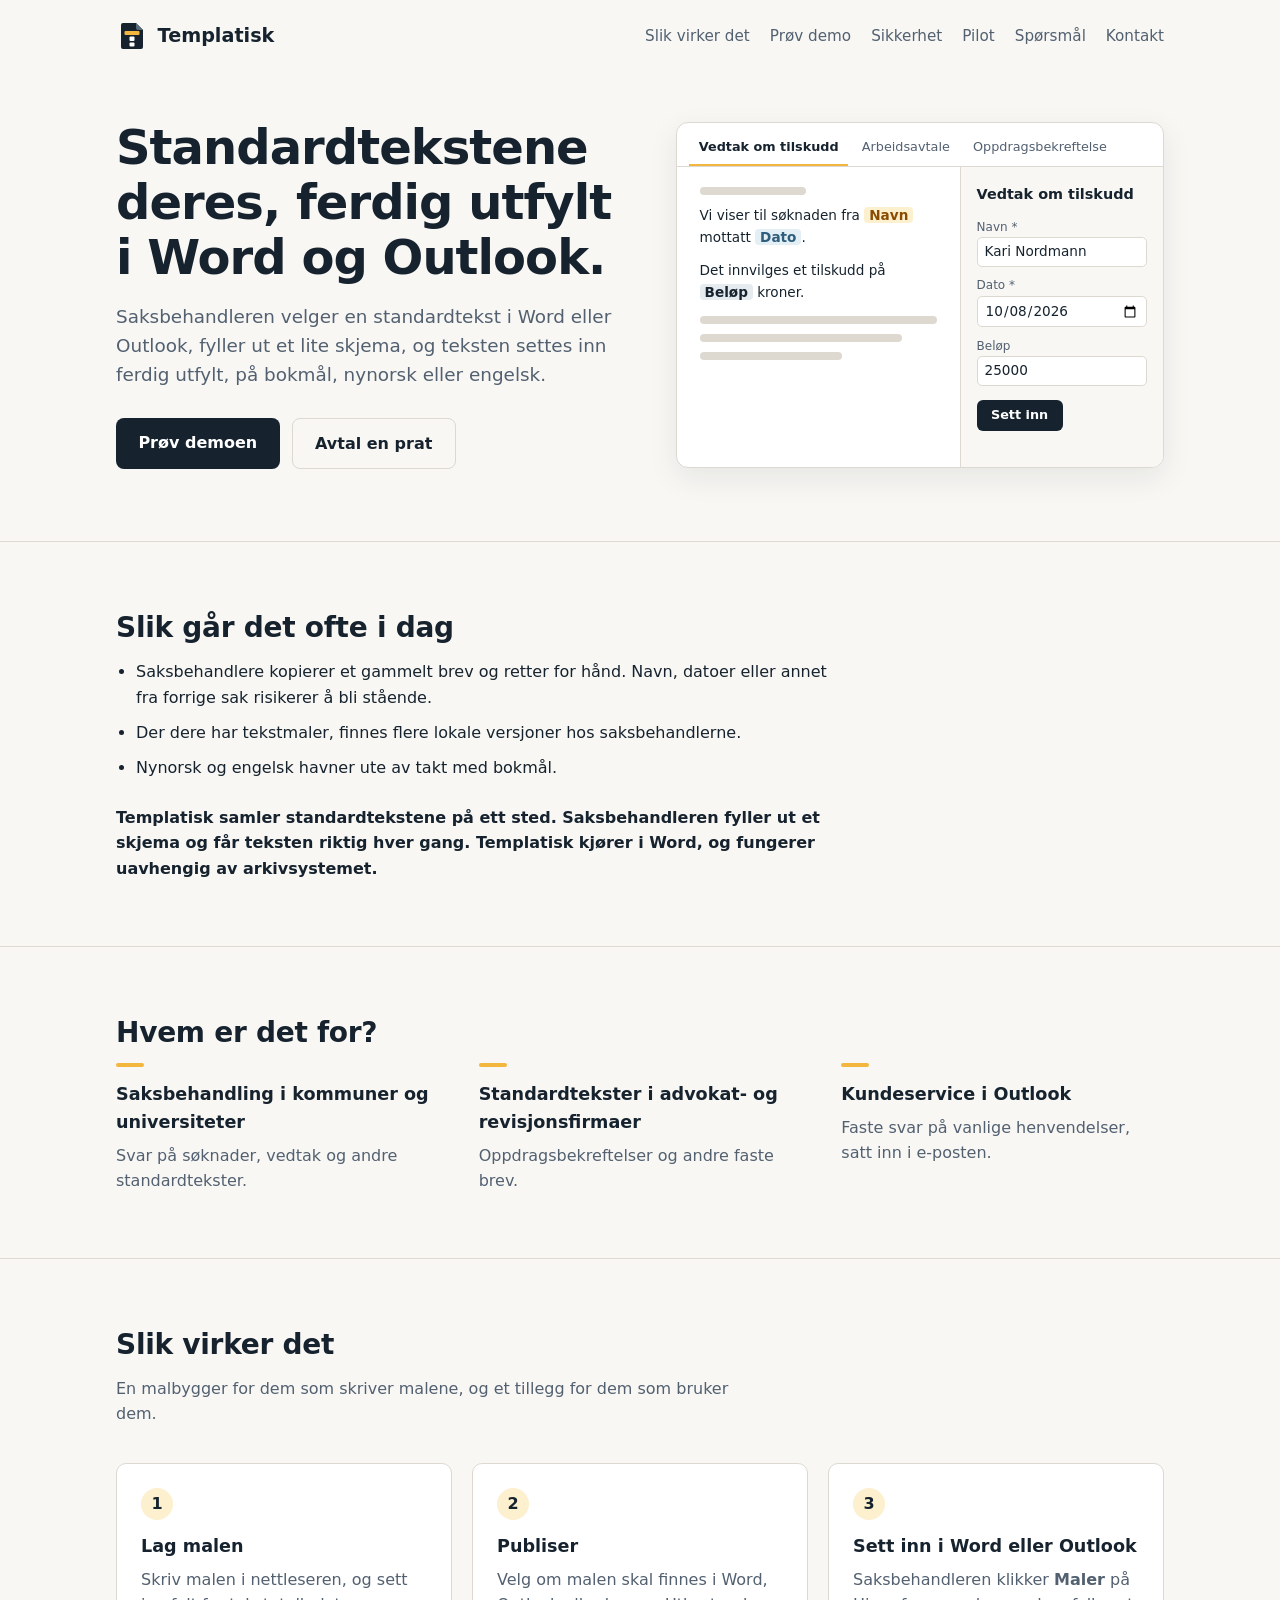
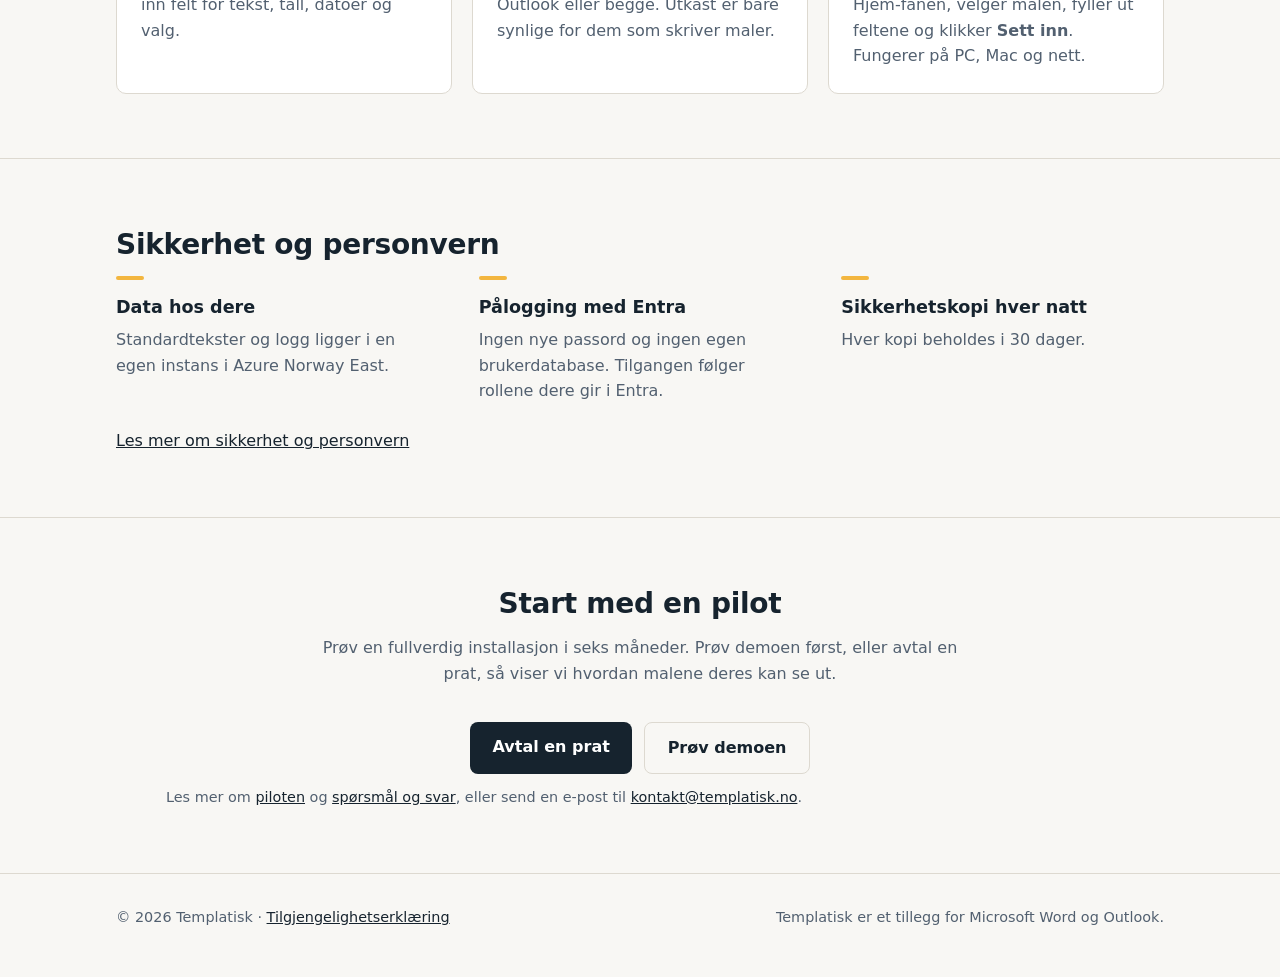
==== index.html @ f2d89bc1 "Slå sammen avslutningen under «Slik går det ofte i dag» Co-Authored-By: Claude Sonnet 5.5 <noreply@a" ====
<!DOCTYPE html>
<html lang="nb">
<head>
  <meta charset="UTF-8" />
  <meta name="viewport" content="width=device-width, initial-scale=1" />
  <title>Templatisk – standardtekster rett inn i Word og Outlook</title>
  <meta name="description" content="Templatisk lar organisasjonen lage gjenbrukbare standardtekster i nettleseren og sette dem inn i Word og Outlook med ett klikk." />
  <meta property="og:type" content="website" />
  <meta property="og:url" content="https://www.templatisk.no/" />
  <meta property="og:title" content="Templatisk – standardtekster rett inn i Word og Outlook" />
  <meta property="og:description" content="Templatisk lar organisasjonen lage gjenbrukbare standardtekster i nettleseren og sette dem inn i Word og Outlook med ett klikk." />
  <meta property="og:image" content="https://www.templatisk.no/og-image.png?v=2" />
  <meta property="og:image:width" content="1200" />
  <meta property="og:image:height" content="630" />
  <meta property="og:image:alt" content="Templatisk-logoen" />
  <meta property="og:locale" content="nb_NO" />
  <meta name="twitter:card" content="summary_large_image" />
  <link rel="icon" href="favicon.svg" type="image/svg+xml" />
  <link rel="apple-touch-icon" href="apple-touch-icon.png" />
  <link rel="canonical" href="https://www.templatisk.no/" />
  <script type="application/ld+json">
  {
    "@context": "https://schema.org",
    "@type": "SoftwareApplication",
    "name": "Templatisk",
    "url": "https://www.templatisk.no/",
    "description": "Templatisk lar organisasjonen lage gjenbrukbare standardtekster i nettleseren og sette dem inn i Word og Outlook med ett klikk.",
    "applicationCategory": "BusinessApplication",
    "operatingSystem": "Microsoft Word, Microsoft Outlook",
    "inLanguage": ["nb", "nn", "en"]
  }
  </script>
<link rel="stylesheet" href="site.css" />
</head>
<body>
  <a class="skip-link" href="#innhold">Hopp til innhold</a>
  <div class="wrap">
    <header class="top">
      <a class="brand" href="#">
        <picture>
          <source srcset="logo/mark-dark.svg" media="(prefers-color-scheme: dark)" />
          <img src="logo/mark.svg" alt="" />
        </picture>Templatisk
      </a>
      <button class="menu-toggle" type="button" aria-expanded="false" aria-controls="hovedmeny">Meny</button>
      <nav class="links" id="hovedmeny" aria-label="Hovedmeny">
        <a href="#slik">Slik virker det</a>
        <a href="demo/">Prøv demo</a>
        <a href="/sikkerhet">Sikkerhet</a>
        <a href="/pilot">Pilot</a>
        <a href="/sporsmal">Spørsmål</a>
        <a href="#kontakt">Kontakt</a>
      </nav>
    </header>

    <main id="innhold" tabindex="-1">
      <div class="hero">
        <div>
          <h1>Standardtekstene deres, ferdig utfylt i Word og Outlook.</h1>
          <p class="lead">Saksbehandleren velger en standardtekst i Word eller Outlook, fyller ut et lite skjema, og teksten settes inn ferdig utfylt, på bokmål, nynorsk eller engelsk.</p>
          <div class="hero-actions">
            <a class="btn" href="demo/">Prøv demoen</a>
            <a class="btn ghost" href="mailto:kontakt@templatisk.no?subject=Avtal%20en%20prat%20om%20Templatisk">Avtal en prat</a>
          </div>
        </div>

        <section class="mock" aria-label="Prøv selv: fyll ut feltene og sett inn teksten i dokumentet">
          <div class="mock-tabs" role="tablist" aria-label="Eksempler på standardtekster">
            <button type="button" role="tab" id="tab-tilskudd" aria-controls="eks-tilskudd" aria-selected="true">Vedtak om tilskudd</button>
            <button type="button" role="tab" id="tab-arbeidsavtale" aria-controls="eks-arbeidsavtale" aria-selected="false" tabindex="-1">Arbeidsavtale</button>
            <button type="button" role="tab" id="tab-oppdrag" aria-controls="eks-oppdrag" aria-selected="false" tabindex="-1">Oppdragsbekreftelse</button>
          </div>
          <div class="mock-body example" id="eks-tilskudd" role="tabpanel" aria-labelledby="tab-tilskudd">
            <div class="doc" aria-live="polite">
              <div class="line" style="width:45%"></div>
              <p>Vi viser til søknaden fra <span class="tag t" data-field="navn">Navn</span> mottatt <span class="tag d" data-field="dato">Dato</span>.</p>
              <p>Det innvilges et tilskudd på <span class="tag n" data-field="belop">Beløp</span> kroner.</p>
              <div class="line"></div>
              <div class="line" style="width:85%"></div>
              <div class="line" style="width:60%"></div>
            </div>
            <form class="pane">
              <h4>Vedtak om tilskudd</h4>
              <div class="field"><label for="tilskudd-navn">Navn *</label><input id="tilskudd-navn" name="navn" value="Kari Nordmann" required autocomplete="off"></div>
              <div class="field"><label for="tilskudd-dato">Dato *</label><input id="tilskudd-dato" name="dato" type="date" value="2026-10-08" required></div>
              <div class="field"><label for="tilskudd-belop">Beløp</label><input id="tilskudd-belop" name="belop" value="25000" inputmode="decimal" autocomplete="off" data-numeric></div>
              <button class="btn" type="submit">Sett inn</button>
              <button class="link" type="button" hidden>Start på nytt</button>
            </form>
          </div>
          <div class="mock-body example" id="eks-arbeidsavtale" role="tabpanel" aria-labelledby="tab-arbeidsavtale" hidden>
            <div class="doc" aria-live="polite">
              <div class="line" style="width:45%"></div>
              <p>Vi gleder oss til å ønske <span class="tag t" data-field="navn">Navn</span> velkommen som <span class="tag t" data-field="stilling">Stilling</span>.</p>
              <p>Stillingen er <span class="tag t" data-field="form">Ansettelsesform</span>, med tiltredelse <span class="tag d" data-field="dato">Dato</span> og årslønn <span class="tag n" data-field="lonn">Årslønn</span> kroner.</p>
              <div class="line"></div>
              <div class="line" style="width:85%"></div>
              <div class="line" style="width:60%"></div>
            </div>
            <form class="pane">
              <h4>Arbeidsavtale</h4>
              <div class="field"><label for="arbeidsavtale-navn">Navn *</label><input id="arbeidsavtale-navn" name="navn" value="Ola Nordmann" required autocomplete="off"></div>
              <div class="field"><label for="arbeidsavtale-stilling">Stilling *</label><input id="arbeidsavtale-stilling" name="stilling" value="rådgiver" required autocomplete="off"></div>
              <div class="field"><label for="arbeidsavtale-form">Ansettelsesform</label><select id="arbeidsavtale-form" name="form"><option>fast</option><option>midlertidig</option></select></div>
              <div class="field"><label for="arbeidsavtale-dato">Tiltredelse *</label><input id="arbeidsavtale-dato" name="dato" type="date" value="2026-11-01" required></div>
              <div class="field"><label for="arbeidsavtale-lonn">Årslønn</label><input id="arbeidsavtale-lonn" name="lonn" value="620000" inputmode="decimal" autocomplete="off" data-numeric></div>
              <button class="btn" type="submit">Sett inn</button>
              <button class="link" type="button" hidden>Start på nytt</button>
            </form>
          </div>
          <div class="mock-body example" id="eks-oppdrag" role="tabpanel" aria-labelledby="tab-oppdrag" hidden>
            <div class="doc" aria-live="polite">
              <div class="line" style="width:45%"></div>
              <p>Vi bekrefter oppdraget fra <span class="tag t" data-field="klient">Klient</span> i en sak om <span class="tag t" data-field="sak">Saksområde</span>.</p>
              <p>Arbeidet starter <span class="tag d" data-field="dato">Dato</span>, til en timesats på <span class="tag n" data-field="sats">Timesats</span> kroner eksklusive mva.</p>
              <div class="line"></div>
              <div class="line" style="width:85%"></div>
              <div class="line" style="width:60%"></div>
            </div>
            <form class="pane">
              <h4>Oppdragsbekreftelse</h4>
              <div class="field"><label for="oppdrag-klient">Klient *</label><input id="oppdrag-klient" name="klient" value="Eksempel AS" required autocomplete="off"></div>
              <div class="field"><label for="oppdrag-sak">Saksområde *</label><input id="oppdrag-sak" name="sak" value="entreprisekontrakt" required autocomplete="off"></div>
              <div class="field"><label for="oppdrag-dato">Oppstart *</label><input id="oppdrag-dato" name="dato" type="date" value="2026-10-15" required></div>
              <div class="field"><label for="oppdrag-sats">Timesats</label><input id="oppdrag-sats" name="sats" value="2200" inputmode="decimal" autocomplete="off" data-numeric></div>
              <button class="btn" type="submit">Sett inn</button>
              <button class="link" type="button" hidden>Start på nytt</button>
            </form>
          </div>
        </section>
      </div>
    </main>
  </div>

  <section class="block" id="problem">
    <div class="wrap">
      <h2>Slik går det ofte i dag</h2>
      <ul class="problems">
        <li>Saksbehandlere kopierer et gammelt brev og retter for hånd. Navn, datoer eller annet fra forrige sak risikerer å bli stående.</li>
        <li>Der dere har tekstmaler, finnes flere lokale versjoner hos saksbehandlerne.</li>
        <li>Nynorsk og engelsk havner ute av takt med bokmål.</li>
      </ul>
      <p class="problem-end">Templatisk samler standardtekstene på ett sted. Saksbehandleren fyller ut et skjema og får teksten riktig hver gang. Templatisk kjører i Word, og fungerer uavhengig av arkivsystemet.</p>
    </div>
  </section>

  <section class="block" id="hvem">
    <div class="wrap">
      <h2>Hvem er det for?</h2>
      <div class="features">
        <div class="feature">
          <h3>Saksbehandling i kommuner og universiteter</h3>
          <p>Svar på søknader, vedtak og andre standardtekster.</p>
        </div>
        <div class="feature">
          <h3>Standardtekster i advokat- og revisjonsfirmaer</h3>
          <p>Oppdragsbekreftelser og andre faste brev.</p>
        </div>
        <div class="feature">
          <h3>Kundeservice i Outlook</h3>
          <p>Faste svar på vanlige henvendelser, satt inn i e-posten.</p>
        </div>
      </div>
    </div>
  </section>

  <section class="block" id="slik">
    <div class="wrap">
      <h2>Slik virker det</h2>
      <p class="sub">En malbygger for dem som skriver malene, og et tillegg for dem som bruker dem.</p>
      <div class="steps">
        <div class="step">
          <h3>Lag malen</h3>
          <p>Skriv malen i nettleseren, og sett inn felt for tekst, tall, datoer og valg.</p>
        </div>
        <div class="step">
          <h3>Publiser</h3>
          <p>Velg om malen skal finnes i Word, Outlook eller begge. Utkast er bare synlige for dem som skriver maler.</p>
        </div>
        <div class="step">
          <h3>Sett inn i Word eller Outlook</h3>
          <p>Saksbehandleren klikker <strong>Maler</strong> på Hjem-fanen, velger malen, fyller ut feltene og klikker <strong>Sett inn</strong>. Fungerer på PC, Mac og nett.</p>
        </div>
      </div>
    </div>
  </section>

  <section class="block" id="sikkerhet">
    <div class="wrap">
      <h2>Sikkerhet og personvern</h2>
      <div class="features">
        <div class="feature">
          <h3>Data hos dere</h3>
          <p>Standardtekster og logg ligger i en egen instans i Azure Norway East.</p>
        </div>
        <div class="feature">
          <h3>Pålogging med Entra</h3>
          <p>Ingen nye passord og ingen egen brukerdatabase. Tilgangen følger rollene dere gir i Entra.</p>
        </div>
        <div class="feature">
          <h3>Sikkerhetskopi hver natt</h3>
          <p>Hver kopi beholdes i 30 dager.</p>
        </div>
      </div>
      <p class="teaser-link"><a href="/sikkerhet">Les mer om sikkerhet og personvern</a></p>
    </div>
  </section>

  <section class="block cta" id="kontakt">
    <div class="wrap">
      <h2>Start med en pilot</h2>
      <p class="sub">Prøv en fullverdig installasjon i seks måneder. Prøv demoen først, eller avtal en prat, så viser vi hvordan malene deres kan se ut.</p>
      <div class="hero-actions" style="justify-content:center">
        <a class="btn" href="mailto:kontakt@templatisk.no?subject=Avtal%20en%20prat%20om%20Templatisk">Avtal en prat</a>
        <a class="btn ghost" href="demo/">Prøv demoen</a>
      </div>
      <p class="price-note">Les mer om <a href="/pilot">piloten</a> og <a href="/sporsmal">spørsmål og svar</a>, eller send en e-post til <a href="mailto:kontakt@templatisk.no">kontakt@templatisk.no</a>.</p>
    </div>
  </section>

  <footer>
    <div class="wrap">
      <span>© 2026 Templatisk · <a href="/tilgjengelighet">Tilgjengelighetserklæring</a></span>
      <span>Templatisk er et tillegg for Microsoft Word og Outlook.</span>
    </div>
  </footer>
  <script src="demo-form.js"></script>
  <script src="menu.js"></script>
</body>
</html>
---- site.css ----
:root {
  --bg: #f8f7f4;
  --surface: #ffffff;
  --border: #ddd9d0;
  --text: #16232e;
  --muted: #526070;
  --primary: #16232e;
  --on-primary: #ffffff;
  --accent: #f3b63f;
  --primary-tint: #fdf0cf;
  --text-tag: #8a4b00;
  --text-tag-bg: #fdf0cf;
  --num-tag: #16232e;
  --num-tag-bg: #e6ebf0;
  --date-tag: #2f5d7c;
  --date-tag-bg: #e3eef5;
  --shadow: 0 10px 30px rgba(16, 24, 40, 0.08);
}
@media (prefers-color-scheme: dark) {
  :root {
    --bg: #101a22;
    --surface: #16232e;
    --border: #2e3d4a;
    --text: #e8edf1;
    --muted: #a9b6c2;
    --primary: #f3b63f;
    --on-primary: #16232e;
    --primary-tint: #3a2e12;
    --text-tag: #f3b63f;
    --text-tag-bg: #3a2e12;
    --num-tag: #c5d3df;
    --num-tag-bg: #24343f;
    --date-tag: #8fc1e0;
    --date-tag-bg: #1c3040;
    --shadow: 0 10px 30px rgba(0, 0, 0, 0.35);
  }
}
* { box-sizing: border-box; }
html { scroll-behavior: smooth; }
body {
  margin: 0;
  background: var(--bg);
  color: var(--text);
  font-family: "Segoe UI", system-ui, -apple-system, sans-serif;
  line-height: 1.6;
}
a { color: var(--primary); }
.wrap { max-width: 68rem; margin: 0 auto; padding: 0 1.25rem; }

header.top {
  position: relative;
  display: flex; align-items: center; justify-content: space-between;
  padding: 1.25rem 0;
}
.brand {
  display: flex; align-items: center; gap: 0.6rem;
  font-weight: 700; font-size: 1.2rem; color: var(--text); text-decoration: none;
}
.brand img { display: block; width: 32px; height: 32px; }
nav.links { display: flex; gap: 1.25rem; font-size: 0.95rem; }
nav.links a { color: var(--muted); text-decoration: none; }
nav.links a:hover { color: var(--text); }
.menu-toggle {
  display: none; padding: 0.5rem 0.9rem; border: 1px solid var(--border); border-radius: 8px;
  background: transparent; color: var(--text); font: inherit; font-size: 0.95rem; cursor: pointer;
}
.menu-toggle:focus-visible, nav.links a:focus-visible { outline: 2px solid var(--primary); outline-offset: 2px; }

.hero {
  display: grid; grid-template-columns: 1.05fr 1fr; gap: 3rem; align-items: center;
  padding: 3rem 0 4.5rem;
}
.hero h1 { font-size: clamp(2rem, 4.5vw, 3rem); line-height: 1.15; margin: 0 0 1rem; letter-spacing: -0.02em; }
.hero p.lead { font-size: 1.15rem; color: var(--muted); margin: 0 0 1.75rem; max-width: 34rem; }
.btn {
  display: inline-block; padding: 0.75rem 1.4rem; border-radius: 8px;
  background: var(--primary); color: var(--on-primary); font-weight: 600; text-decoration: none;
}
.btn.ghost { background: transparent; color: var(--primary); border: 1px solid var(--border); }
.hero-actions { display: flex; flex-wrap: wrap; gap: 0.75rem; }
.hero-note { color: var(--muted); font-size: 0.9rem; margin: 1rem 0 0; max-width: 34rem; }
.problems { margin: 0 0 1.5rem; padding-left: 1.25rem; max-width: 46rem; }
.problems li { margin-bottom: 0.6rem; }
.problem-end { max-width: 46rem; font-weight: 600; margin: 0; }
.price-note { max-width: 46rem; color: var(--muted); font-size: 0.9rem; margin: 0.75rem 0 0; }

/* Illustrasjon: et Word-dokument med Templatisk-panelet */
.mock {
  background: var(--surface); border: 1px solid var(--border); border-radius: 12px;
  box-shadow: var(--shadow); overflow: hidden; font-size: 0.85rem;
}
.mock-tabs { display: flex; flex-wrap: wrap; gap: 0.25rem; padding: 0.5rem 0.75rem 0; border-bottom: 1px solid var(--border); }
.mock-tabs button {
  font: inherit; font-size: 0.8rem; color: var(--muted); background: none; cursor: pointer;
  border: 0; border-bottom: 2px solid transparent; padding: 0.4rem 0.6rem;
}
.mock-tabs button[aria-selected="true"] { color: var(--text); font-weight: 600; border-bottom-color: var(--accent); }
.mock-tabs button:focus-visible { outline: 2px solid var(--primary); outline-offset: -2px; }
.mock-body[hidden] { display: none; }
.mock-body { display: grid; grid-template-columns: 1.4fr 1fr; min-height: 300px; }
.doc { padding: 1.25rem 1.4rem; border-right: 1px solid var(--border); }
.doc .line { height: 8px; border-radius: 4px; background: var(--border); margin: 0 0 10px; }
.doc p { margin: 0 0 0.75rem; }
.tag { border-radius: 4px; padding: 0 5px; font-weight: 600; white-space: nowrap; }
.tag.t { color: var(--text-tag); background: var(--text-tag-bg); }
.tag.n { color: var(--num-tag); background: var(--num-tag-bg); }
.tag.d { color: var(--date-tag); background: var(--date-tag-bg); }
.pane { padding: 1rem; background: var(--bg); }
.pane h4 { margin: 0 0 0.75rem; font-size: 0.9rem; }
.field { margin-bottom: 0.6rem; }
.field label { display: block; color: var(--muted); font-size: 0.75rem; }
.field input, .field select {
  display: block; width: 100%; box-sizing: border-box; font: inherit; color: var(--text);
  background: var(--surface); border: 1px solid var(--border); border-radius: 5px; padding: 3px 7px;
}
.field input, .field select { color-scheme: light dark; }
.field input:focus, .field select:focus { outline: 2px solid var(--primary); outline-offset: 1px; }
.pane .btn { font: inherit; font-size: 0.8rem; font-weight: 600; padding: 0.35rem 0.9rem; border: 0; border-radius: 6px; margin-top: 0.25rem; cursor: pointer; }
.pane .link { font: inherit; font-size: 0.8rem; color: var(--primary); background: none; border: 0; padding: 0; margin-left: 0.75rem; cursor: pointer; text-decoration: underline; }
/* Innsatt tekst blinker kort, slik at man ser hva som ble fylt inn */
.filled { border-radius: 4px; animation: filled 1.2s ease-out; }
@keyframes filled { from { background: var(--text-tag-bg); } to { background: transparent; } }
@media (prefers-reduced-motion: reduce) { .filled { animation: none; } }

section.block { padding: 4rem 0; border-top: 1px solid var(--border); }
section.block h2 { font-size: 1.75rem; margin: 0 0 0.5rem; letter-spacing: -0.01em; }
section.block > .wrap > p.sub { color: var(--muted); margin: 0 0 2.25rem; max-width: 40rem; }

.steps { display: grid; grid-template-columns: repeat(3, 1fr); gap: 1.25rem; counter-reset: step; }
.step { background: var(--surface); border: 1px solid var(--border); border-radius: 10px; padding: 1.5rem; }
.step::before {
  counter-increment: step; content: counter(step);
  display: inline-grid; place-items: center; width: 2rem; height: 2rem; border-radius: 50%;
  background: var(--primary-tint); color: var(--primary); font-weight: 700; margin-bottom: 0.75rem;
}
.step h3, .feature h3 { margin: 0 0 0.4rem; font-size: 1.1rem; }
.step p, .feature p { margin: 0; color: var(--muted); }

.features { display: grid; grid-template-columns: repeat(3, 1fr); gap: 2rem 2.5rem; }
.feature-wide { grid-column: 1 / -1; }
.feature ul { margin: 0.6rem 0; padding-left: 1.2rem; color: var(--muted); }
.feature li + li { margin-top: 0.4rem; }
.feature h3::before { content: ""; display: block; width: 28px; height: 4px; border-radius: 2px; background: var(--accent); margin-bottom: 0.8rem; }

.roles { width: 100%; border-collapse: collapse; background: var(--surface); border: 1px solid var(--border); border-radius: 10px; overflow: hidden; }
.roles th, .roles td { text-align: left; padding: 0.85rem 1.1rem; border-bottom: 1px solid var(--border); vertical-align: top; }
.roles tr:last-child td { border-bottom: none; }
.roles th { font-size: 0.85rem; color: var(--muted); font-weight: 600; background: var(--bg); }
.roles td:first-child { font-weight: 600; white-space: nowrap; }

.privacy-title { margin: 3rem 0 0.4rem; font-size: 1.1rem; }
.privacy { margin: 0; color: var(--muted); max-width: 40rem; }
#sikkerhet .feature a { color: var(--primary); }
.start-list { list-style: none; counter-reset: start; margin: 0 0 1.5rem; padding: 0; display: grid; gap: 1rem; max-width: 46rem; }
.start-list li {
  counter-increment: start; background: var(--surface); border: 1px solid var(--border);
  border-radius: 10px; padding: 1.25rem 1.5rem 1.25rem 4rem; position: relative;
}
.start-list li::before {
  content: counter(start); position: absolute; left: 1.25rem; top: 1.2rem;
  display: grid; place-items: center; width: 2rem; height: 2rem; border-radius: 50%;
  background: var(--primary-tint); color: var(--primary); font-weight: 700;
}
.start-list h3 { margin: 0 0 0.3rem; font-size: 1.1rem; }
.start-list p { margin: 0; color: var(--muted); }
.start-note { max-width: 46rem; color: var(--muted); margin: 0; }

.checklist { list-style: none; margin: 0; padding: 0; display: grid; gap: 0.6rem; max-width: 46rem; }
.checklist li {
  position: relative; background: var(--surface); border: 1px solid var(--border);
  border-radius: 10px; padding: 0.9rem 1.25rem 0.9rem 3.25rem;
}
.checklist li::before {
  content: ""; position: absolute; left: 1.2rem; top: 1.1rem; width: 1rem; height: 1rem;
  border: 2px solid var(--muted); border-radius: 4px;
}

.it-box {
  max-width: 46rem; background: var(--surface); border: 1px solid var(--border);
  border-left: 6px solid var(--accent); border-radius: 10px; padding: 1.5rem 1.5rem 1.25rem;
}
.it-box h2 { margin: 0 0 0.5rem; }
.it-box h3 { margin: 1.5rem 0 0.5rem; font-size: 1.1rem; }
.it-box p.sub { margin: 0 0 0.5rem; }
.it-label {
  display: inline-block; margin: 0 0 0.5rem; padding: 0.15rem 0.6rem; border-radius: 999px;
  background: var(--text-tag-bg); color: var(--text-tag); font-size: 0.8rem; font-weight: 700;
  text-transform: uppercase; letter-spacing: 0.04em;
}
.it-lead { margin: 0 0 0.6rem; color: var(--muted); }
.it-steps, .it-list { margin: 0; padding-left: 1.25rem; }
.it-steps li, .it-list li { margin-bottom: 0.6rem; }

.faq { max-width: 46rem; }
.faq-item { background: var(--surface); border: 1px solid var(--border); border-radius: 10px; margin-bottom: 0.75rem; padding: 1rem 1.25rem 1.1rem; }
section.block .faq-item h2 { font-size: 1rem; font-weight: 600; margin: 0 0 0.4rem; }
.faq-item p { margin: 0; color: var(--muted); }

.cta { text-align: center; }
.cta p.sub { margin-left: auto !important; margin-right: auto !important; }

footer { padding: 2rem 0 3rem; color: var(--muted); font-size: 0.9rem; border-top: 1px solid var(--border); }
footer .wrap { display: flex; justify-content: space-between; gap: 1rem; flex-wrap: wrap; }

@media (max-width: 860px) {
  .hero { grid-template-columns: 1fr; gap: 2.5rem; padding-top: 1.5rem; }
  .steps, .features { grid-template-columns: 1fr; }
  .menu-toggle { display: inline-block; }
  nav.links {
    display: none; position: absolute; top: 100%; right: 0; z-index: 10;
    flex-direction: column; gap: 0; min-width: 14rem; padding: 0.5rem;
    background: var(--bg); border: 1px solid var(--border); border-radius: 12px; box-shadow: var(--shadow);
  }
  nav.links.open { display: flex; }
  nav.links a { padding: 0.65rem 0.75rem; }
}
@media (max-width: 480px) {
  .mock-body { grid-template-columns: 1fr; }
  .doc { border-right: none; border-bottom: 1px solid var(--border); }
  .roles td:first-child { white-space: normal; }
}
.page-head { padding-top: 1.5rem; }
.page-head h1 { font-size: clamp(1.9rem, 4vw, 2.6rem); line-height: 1.15; margin: 0 0 0.5rem; letter-spacing: -0.02em; }
.page-head p { color: var(--muted); max-width: 40rem; margin: 0 0 2rem; }
.teaser-link { margin: 1.5rem 0 0; }
nav.links a[aria-current="page"] { color: var(--text); font-weight: 600; }

.skip-link {
  position: absolute; left: 0.75rem; top: -4rem; z-index: 100;
  padding: 0.6rem 1rem; border-radius: 8px;
  background: var(--primary); color: var(--on-primary); font-weight: 600; text-decoration: none;
}
.skip-link:focus { top: 0.75rem; }
main:focus { outline: none; }

/* A long title, such as «Tilgjengelighetserklæring», must wrap on a narrow phone rather than scroll. */
.page-head h1 { overflow-wrap: anywhere; hyphens: auto; }

/* Running text on pages such as the accessibility statement. */
.prose { max-width: 46rem; }
.prose h2 { font-size: 1.35rem; margin: 2.25rem 0 0.5rem; }
.prose ul { padding-left: 1.25rem; }
.prose li { margin-bottom: 0.4rem; }
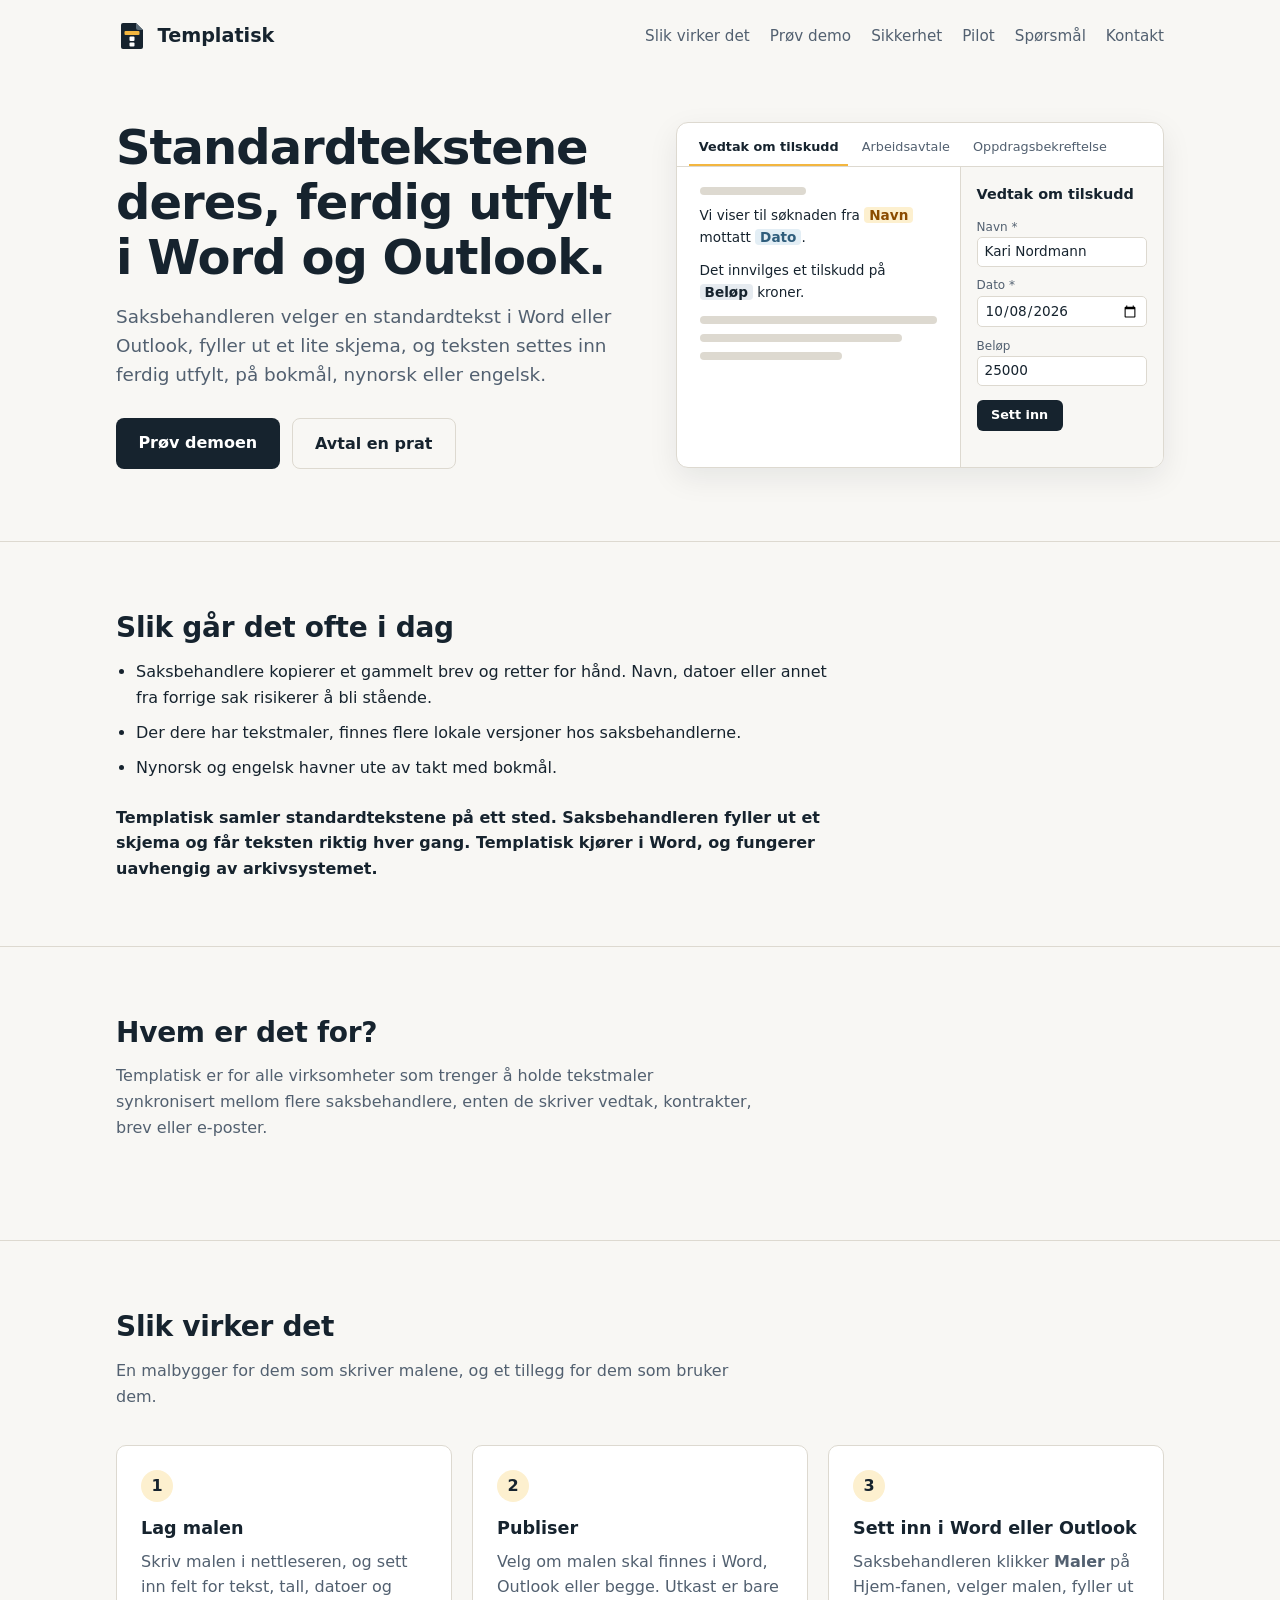
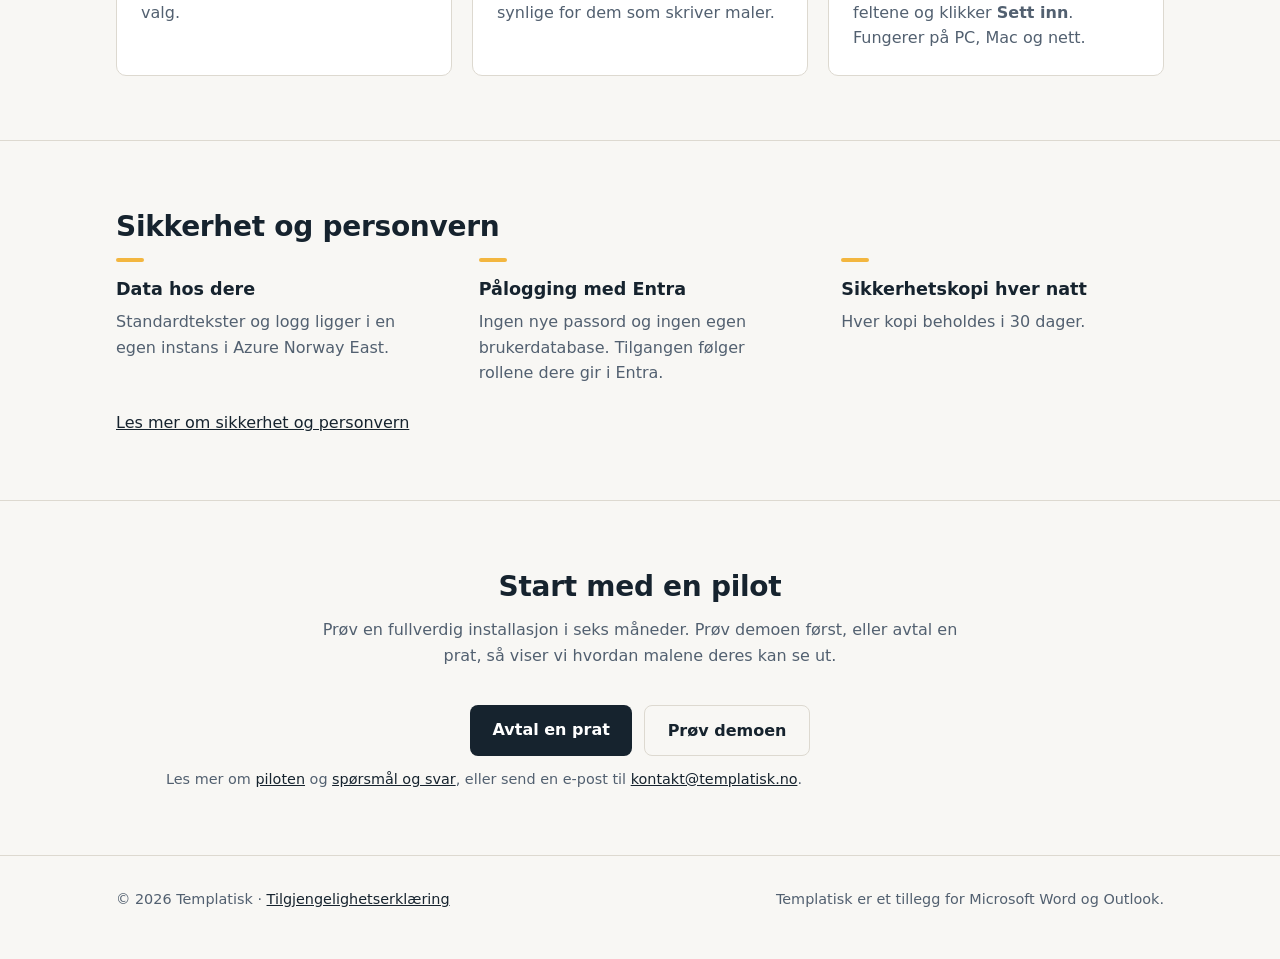
==== commit 06ee3d01: "Gjør «Hvem er det for?» generisk Co-Authored-By: Claude Sonnet 5.5 <noreply@anthropic.com> Claude-Se" ====
--- a/index.html
+++ b/index.html
@@ -147,20 +147,7 @@
   <section class="block" id="hvem">
     <div class="wrap">
       <h2>Hvem er det for?</h2>
-      <div class="features">
-        <div class="feature">
-          <h3>Saksbehandling i kommuner og universiteter</h3>
-          <p>Svar på søknader, vedtak og andre standardtekster.</p>
-        </div>
-        <div class="feature">
-          <h3>Standardtekster i advokat- og revisjonsfirmaer</h3>
-          <p>Oppdragsbekreftelser og andre faste brev.</p>
-        </div>
-        <div class="feature">
-          <h3>Kundeservice i Outlook</h3>
-          <p>Faste svar på vanlige henvendelser, satt inn i e-posten.</p>
-        </div>
-      </div>
+      <p class="sub">Templatisk er for alle virksomheter som trenger å holde tekstmaler synkronisert mellom flere saksbehandlere, enten de skriver vedtak, kontrakter, brev eller e-poster.</p>
     </div>
   </section>
 
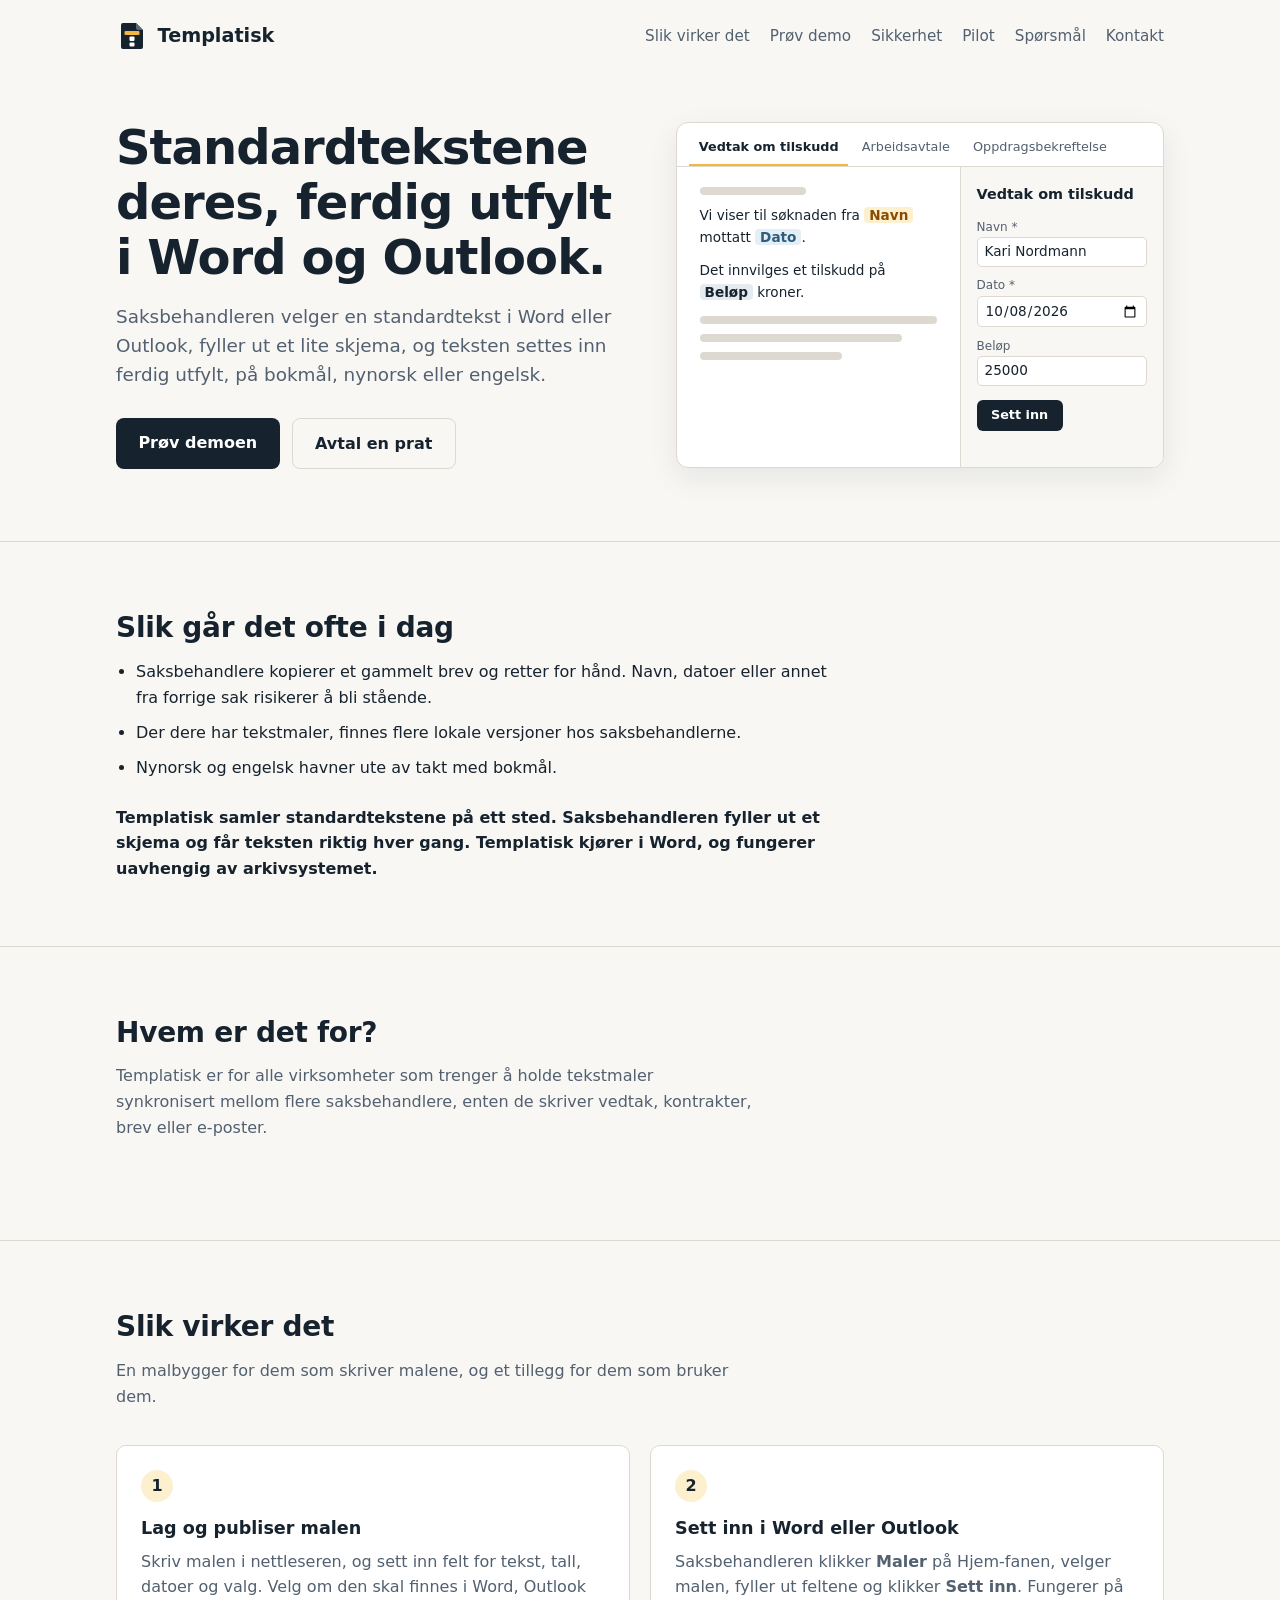
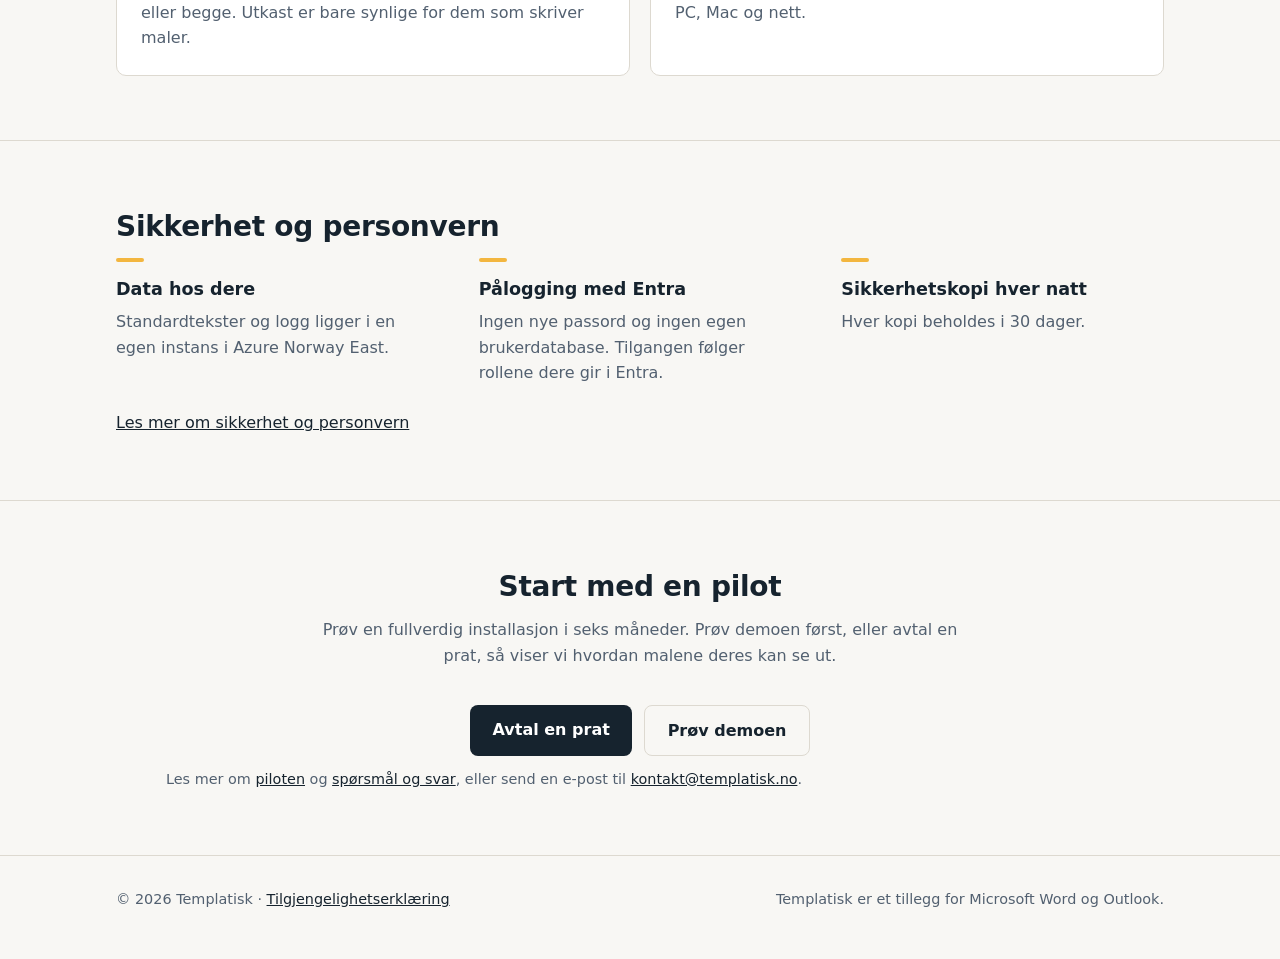
==== commit 69c72f86: "Slå sammen steg 1 og 2 i «Slik virker det» Co-Authored-By: Claude Sonnet 5.5 <noreply@anthropic.com>" ====
--- a/index.html
+++ b/index.html
@@ -157,12 +157,8 @@
       <p class="sub">En malbygger for dem som skriver malene, og et tillegg for dem som bruker dem.</p>
       <div class="steps">
         <div class="step">
-          <h3>Lag malen</h3>
-          <p>Skriv malen i nettleseren, og sett inn felt for tekst, tall, datoer og valg.</p>
-        </div>
-        <div class="step">
-          <h3>Publiser</h3>
-          <p>Velg om malen skal finnes i Word, Outlook eller begge. Utkast er bare synlige for dem som skriver maler.</p>
+          <h3>Lag og publiser malen</h3>
+          <p>Skriv malen i nettleseren, og sett inn felt for tekst, tall, datoer og valg. Velg om den skal finnes i Word, Outlook eller begge. Utkast er bare synlige for dem som skriver maler.</p>
         </div>
         <div class="step">
           <h3>Sett inn i Word eller Outlook</h3>
--- a/site.css
+++ b/site.css
@@ -126,7 +126,7 @@
 section.block h2 { font-size: 1.75rem; margin: 0 0 0.5rem; letter-spacing: -0.01em; }
 section.block > .wrap > p.sub { color: var(--muted); margin: 0 0 2.25rem; max-width: 40rem; }
 
-.steps { display: grid; grid-template-columns: repeat(3, 1fr); gap: 1.25rem; counter-reset: step; }
+.steps { display: grid; grid-template-columns: repeat(2, 1fr); gap: 1.25rem; counter-reset: step; }
 .step { background: var(--surface); border: 1px solid var(--border); border-radius: 10px; padding: 1.5rem; }
 .step::before {
   counter-increment: step; content: counter(step);
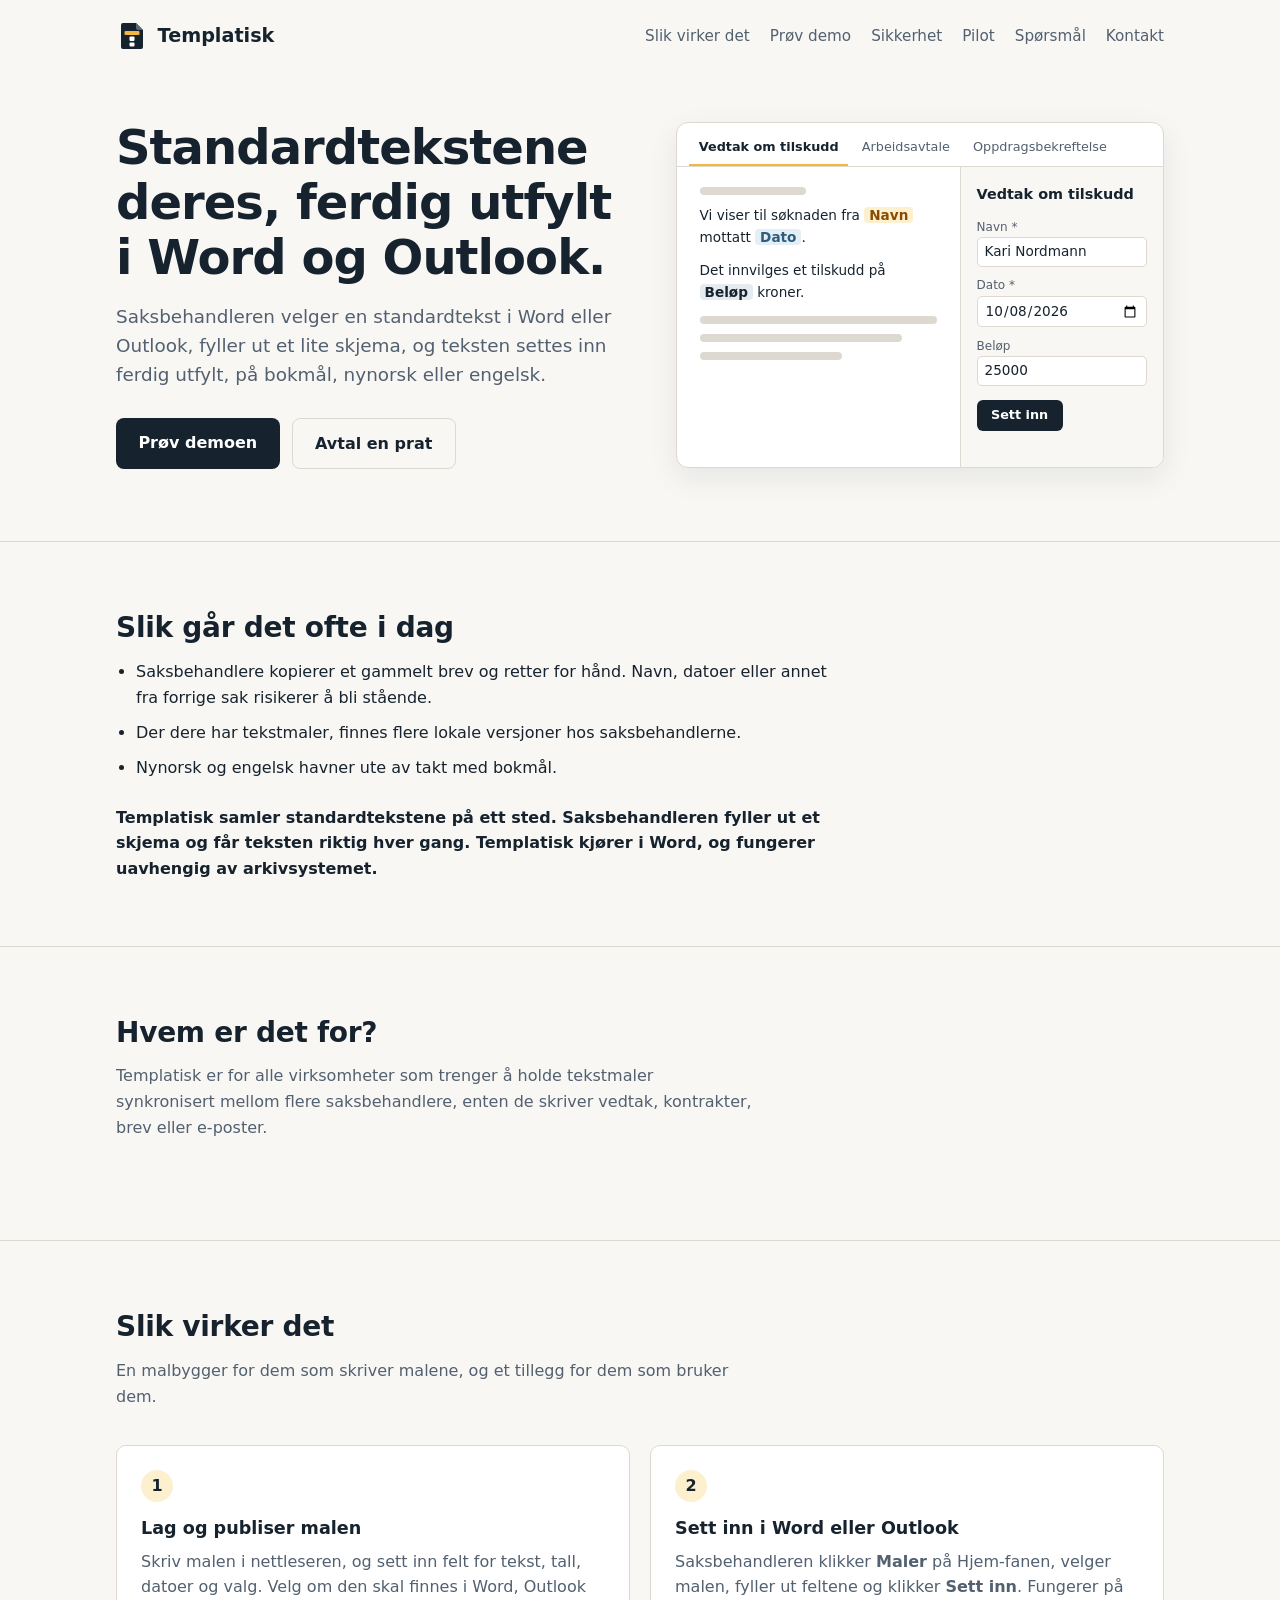
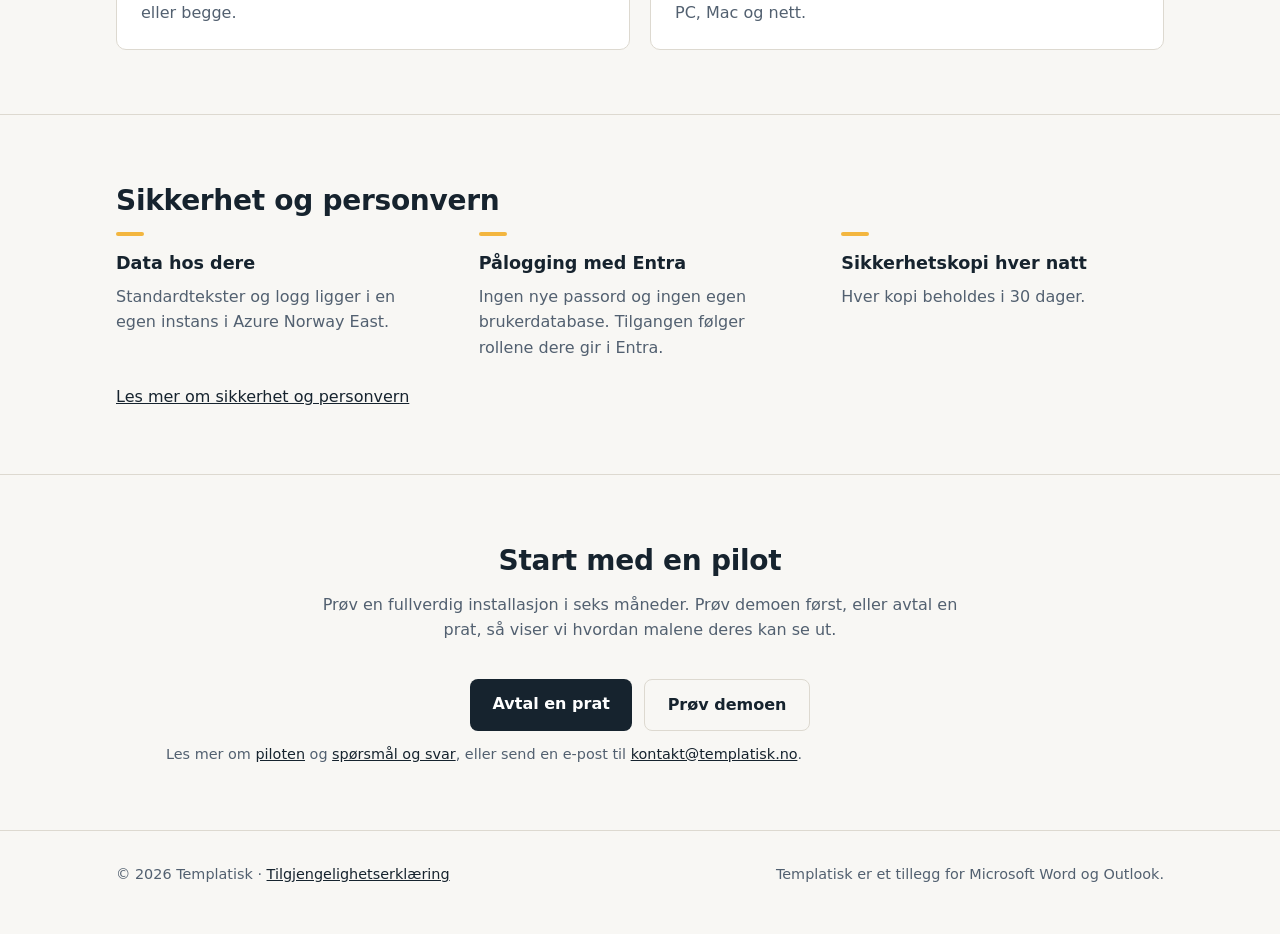
==== commit c4428168: "Fjern setning om utkast Co-Authored-By: Claude Sonnet 5.5 <noreply@anthropic.com> Claude-Session: ht" ====
--- a/index.html
+++ b/index.html
@@ -158,7 +158,7 @@
       <div class="steps">
         <div class="step">
           <h3>Lag og publiser malen</h3>
-          <p>Skriv malen i nettleseren, og sett inn felt for tekst, tall, datoer og valg. Velg om den skal finnes i Word, Outlook eller begge. Utkast er bare synlige for dem som skriver maler.</p>
+          <p>Skriv malen i nettleseren, og sett inn felt for tekst, tall, datoer og valg. Velg om den skal finnes i Word, Outlook eller begge.</p>
         </div>
         <div class="step">
           <h3>Sett inn i Word eller Outlook</h3>
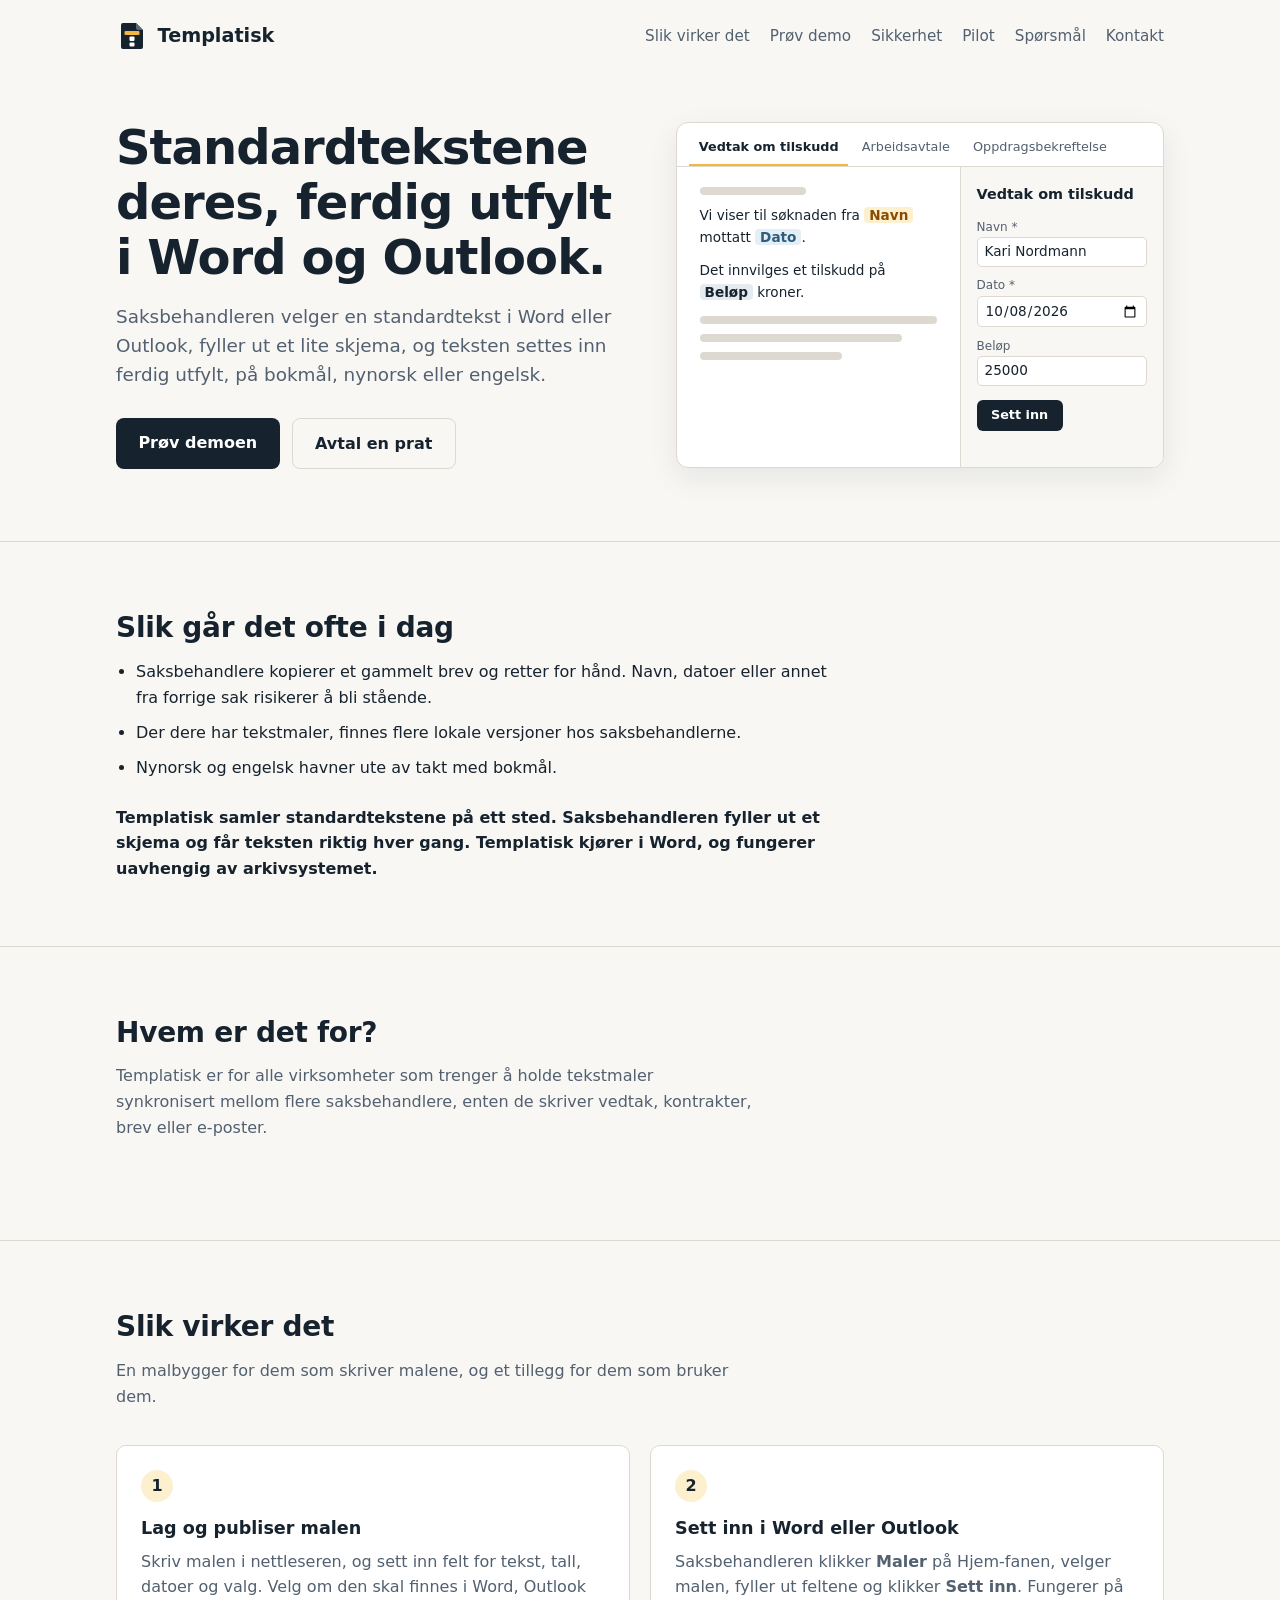
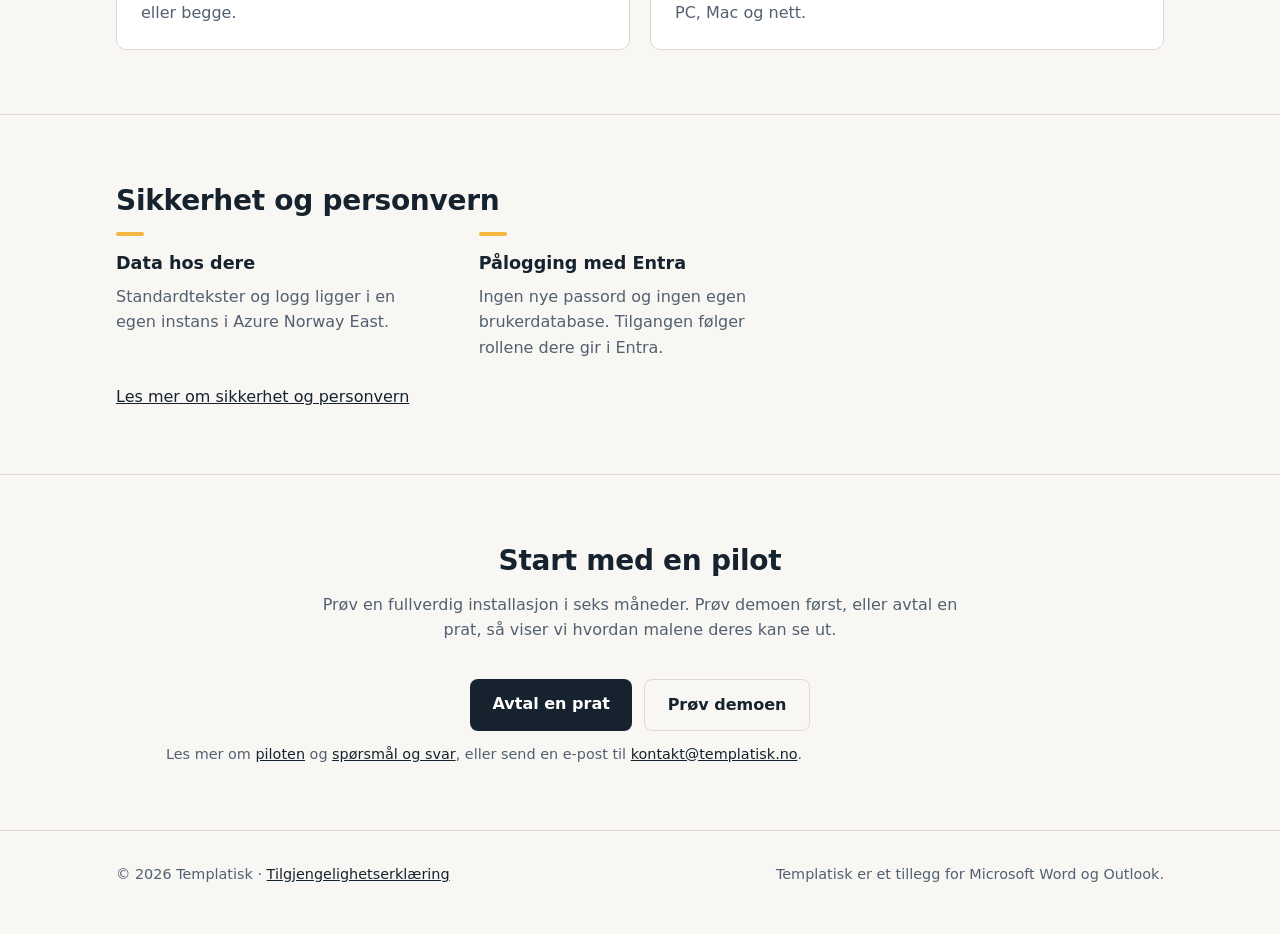
==== commit 140e5c32: "Fjern sikkerhetskopi fra forsiden og sikkerhetssidens beskrivelse Co-Authored-By: Claude Sonnet 5.5 " ====
--- a/index.html
+++ b/index.html
@@ -180,10 +180,6 @@
           <h3>Pålogging med Entra</h3>
           <p>Ingen nye passord og ingen egen brukerdatabase. Tilgangen følger rollene dere gir i Entra.</p>
         </div>
-        <div class="feature">
-          <h3>Sikkerhetskopi hver natt</h3>
-          <p>Hver kopi beholdes i 30 dager.</p>
-        </div>
       </div>
       <p class="teaser-link"><a href="/sikkerhet">Les mer om sikkerhet og personvern</a></p>
     </div>
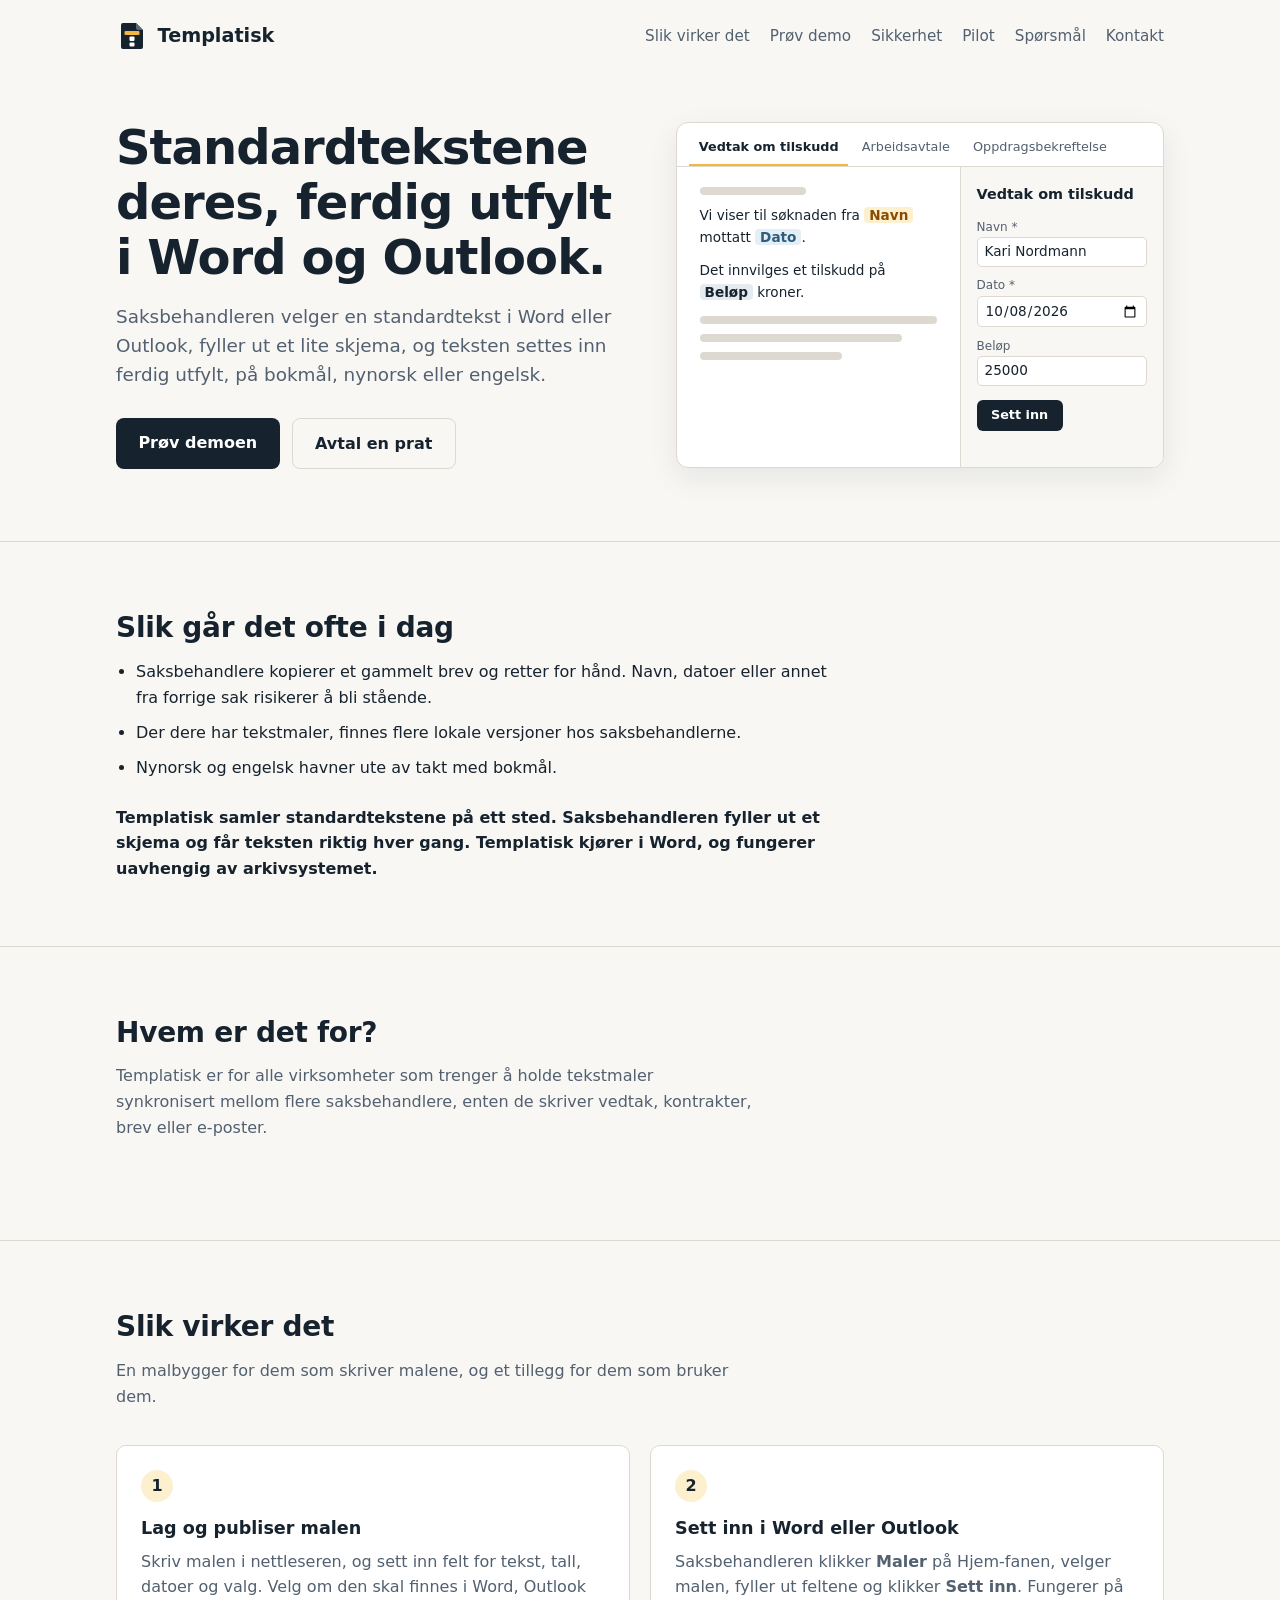
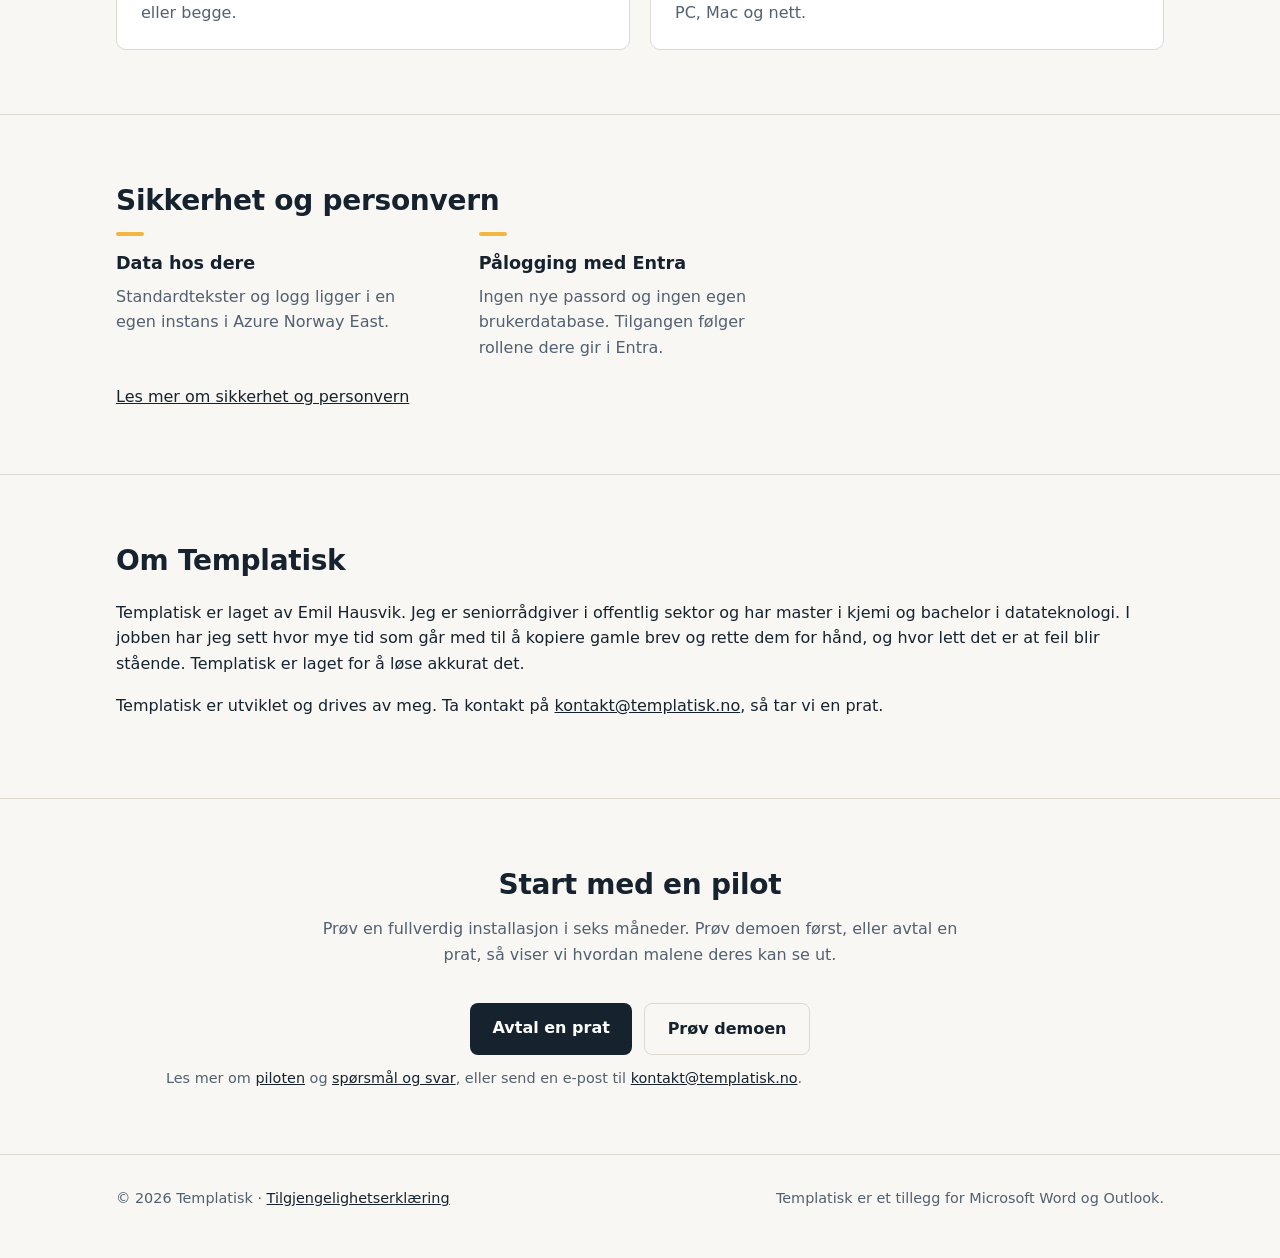
==== commit dfd47736: "Legg til «Om Templatisk» på forsiden Co-Authored-By: Claude Sonnet 5.5 <noreply@anthropic.com> Claud" ====
--- a/index.html
+++ b/index.html
@@ -185,6 +185,14 @@
     </div>
   </section>
 
+  <section class="block" id="om">
+    <div class="wrap">
+      <h2>Om Templatisk</h2>
+      <p>Templatisk er laget av Emil Hausvik. Jeg er seniorrådgiver i offentlig sektor og har master i kjemi og bachelor i datateknologi. I jobben har jeg sett hvor mye tid som går med til å kopiere gamle brev og rette dem for hånd, og hvor lett det er at feil blir stående. Templatisk er laget for å løse akkurat det.</p>
+      <p>Templatisk er utviklet og drives av meg. Ta kontakt på <a href="mailto:kontakt@templatisk.no">kontakt@templatisk.no</a>, så tar vi en prat.</p>
+    </div>
+  </section>
+
   <section class="block cta" id="kontakt">
     <div class="wrap">
       <h2>Start med en pilot</h2>
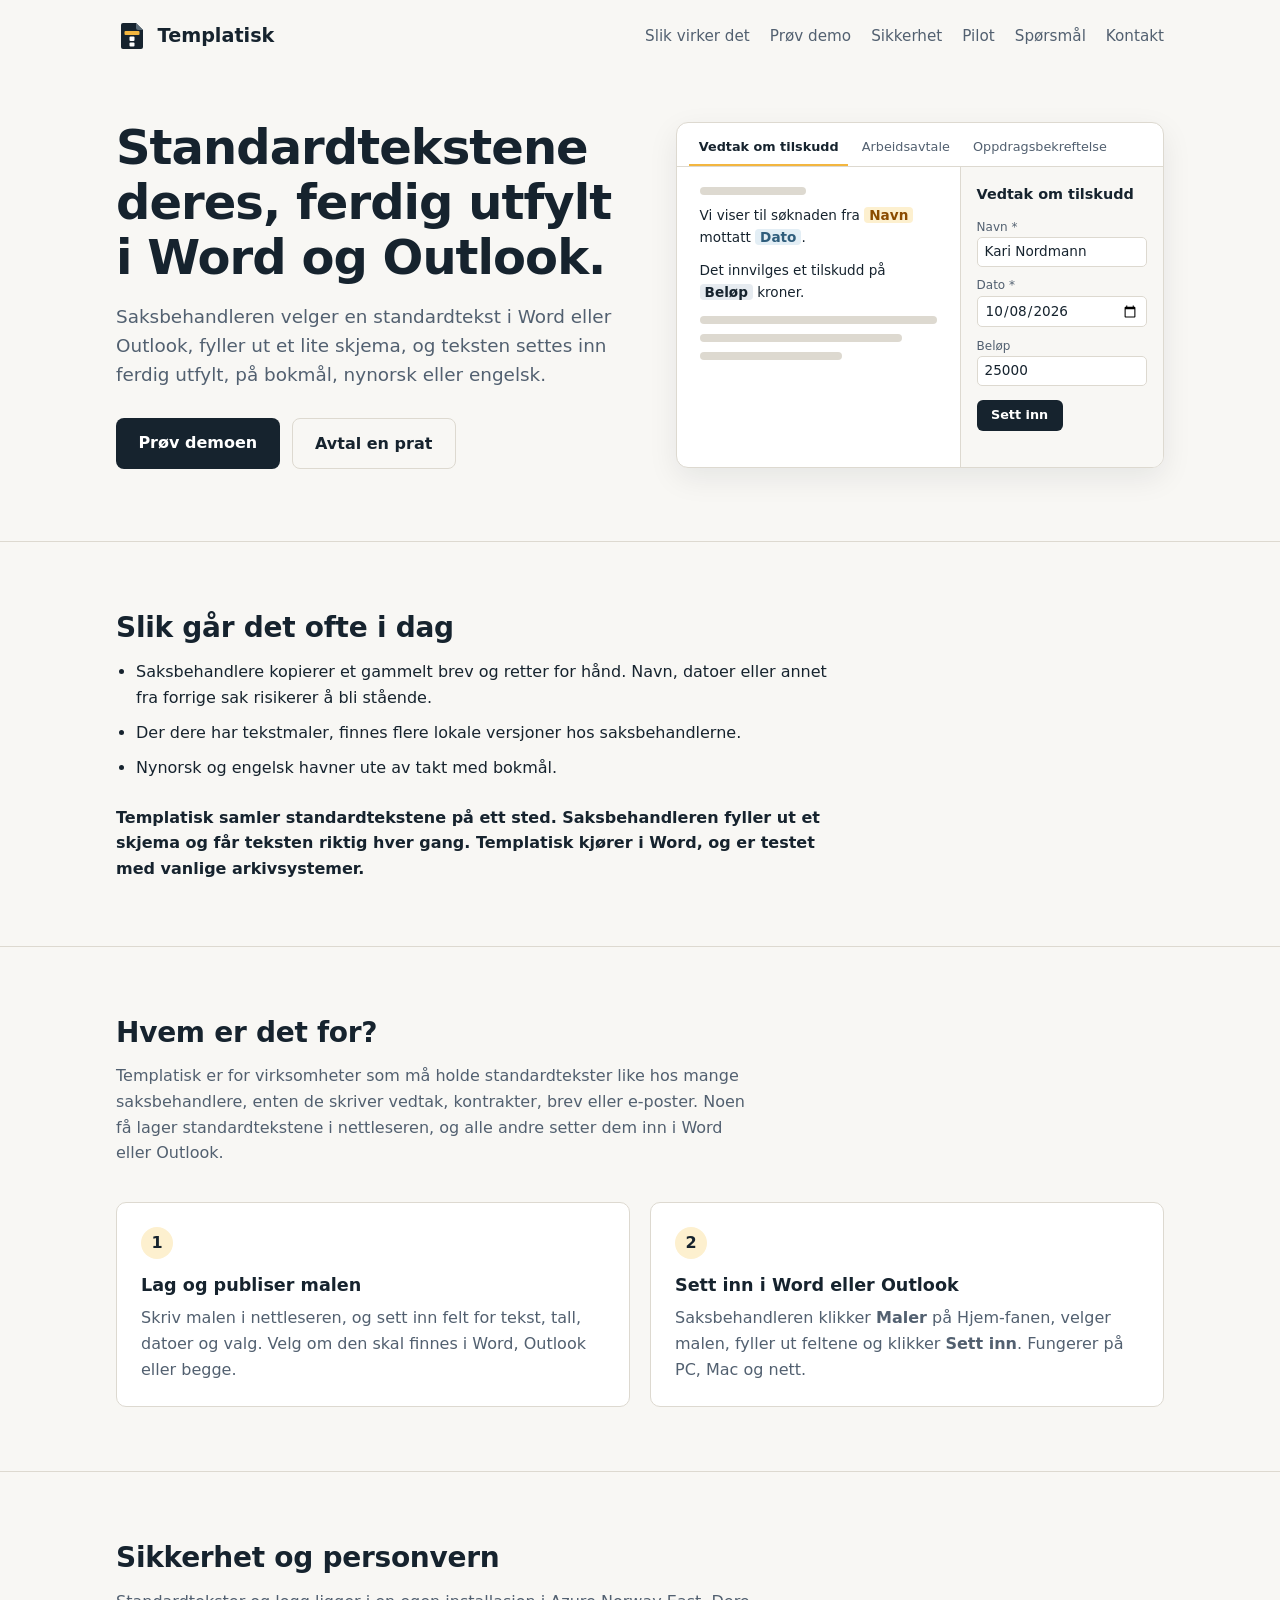
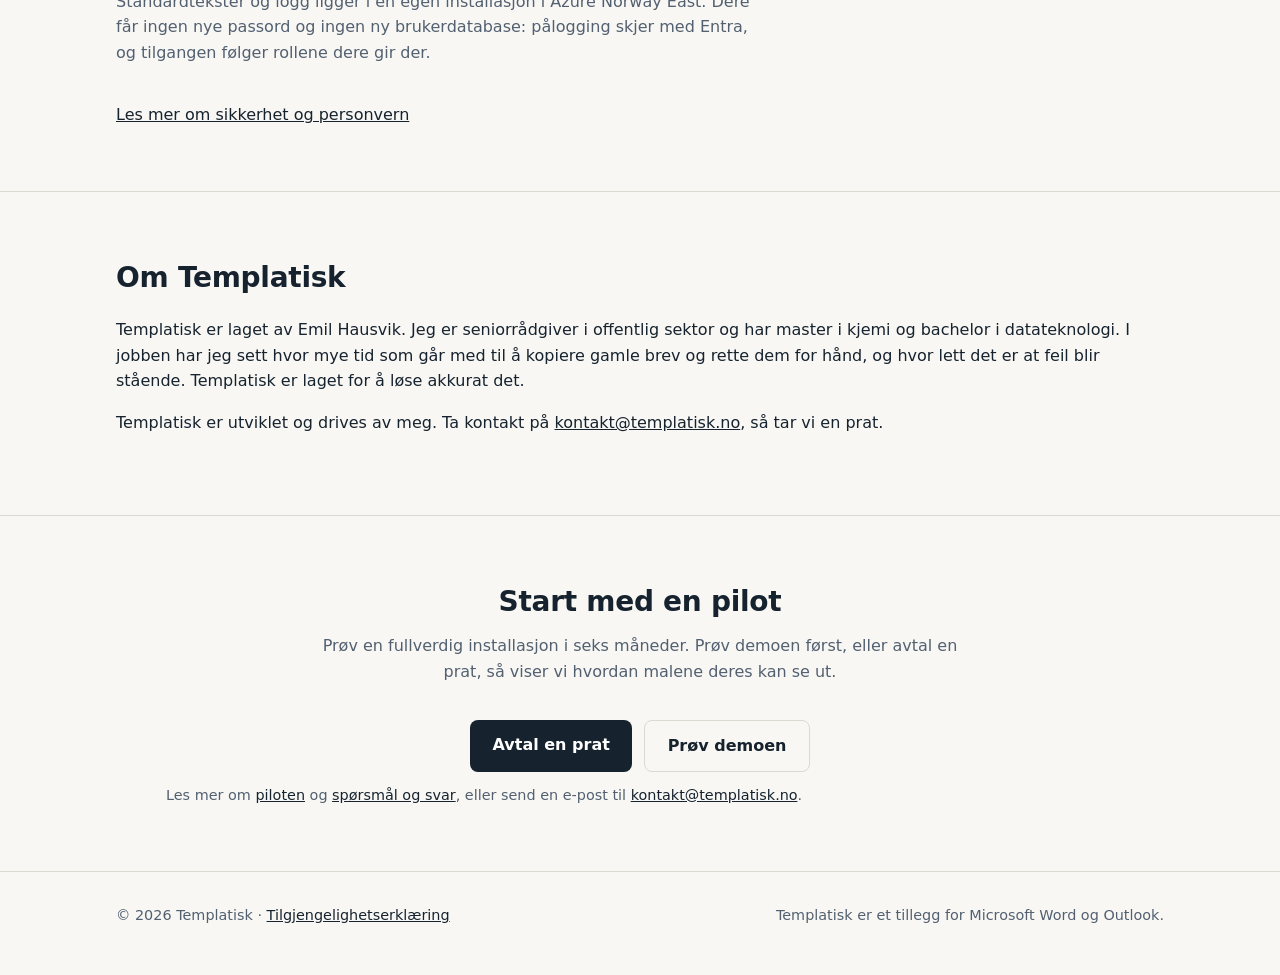
==== commit 36c89027: "Rett tekster etter simulert brukertest og små demo-rettelser - Slå sammen «Hvem er det for?» og «Sli" ====
--- a/index.html
+++ b/index.html
@@ -140,21 +140,14 @@
         <li>Der dere har tekstmaler, finnes flere lokale versjoner hos saksbehandlerne.</li>
         <li>Nynorsk og engelsk havner ute av takt med bokmål.</li>
       </ul>
-      <p class="problem-end">Templatisk samler standardtekstene på ett sted. Saksbehandleren fyller ut et skjema og får teksten riktig hver gang. Templatisk kjører i Word, og fungerer uavhengig av arkivsystemet.</p>
-    </div>
-  </section>
-
-  <section class="block" id="hvem">
+      <p class="problem-end">Templatisk samler standardtekstene på ett sted. Saksbehandleren fyller ut et skjema og får teksten riktig hver gang. Templatisk kjører i Word, og er testet med vanlige arkivsystemer.</p>
+    </div>
+  </section>
+
+  <section class="block" id="slik">
     <div class="wrap">
       <h2>Hvem er det for?</h2>
-      <p class="sub">Templatisk er for alle virksomheter som trenger å holde tekstmaler synkronisert mellom flere saksbehandlere, enten de skriver vedtak, kontrakter, brev eller e-poster.</p>
-    </div>
-  </section>
-
-  <section class="block" id="slik">
-    <div class="wrap">
-      <h2>Slik virker det</h2>
-      <p class="sub">En malbygger for dem som skriver malene, og et tillegg for dem som bruker dem.</p>
+      <p class="sub">Templatisk er for virksomheter som må holde standardtekster like hos mange saksbehandlere, enten de skriver vedtak, kontrakter, brev eller e-poster. Noen få lager standardtekstene i nettleseren, og alle andre setter dem inn i Word eller Outlook.</p>
       <div class="steps">
         <div class="step">
           <h3>Lag og publiser malen</h3>
@@ -171,16 +164,7 @@
   <section class="block" id="sikkerhet">
     <div class="wrap">
       <h2>Sikkerhet og personvern</h2>
-      <div class="features">
-        <div class="feature">
-          <h3>Data hos dere</h3>
-          <p>Standardtekster og logg ligger i en egen instans i Azure Norway East.</p>
-        </div>
-        <div class="feature">
-          <h3>Pålogging med Entra</h3>
-          <p>Ingen nye passord og ingen egen brukerdatabase. Tilgangen følger rollene dere gir i Entra.</p>
-        </div>
-      </div>
+      <p class="sub">Standardtekster og logg ligger i en egen installasjon i Azure Norway East. Dere får ingen nye passord og ingen ny brukerdatabase: pålogging skjer med Entra, og tilgangen følger rollene dere gir der.</p>
       <p class="teaser-link"><a href="/sikkerhet">Les mer om sikkerhet og personvern</a></p>
     </div>
   </section>
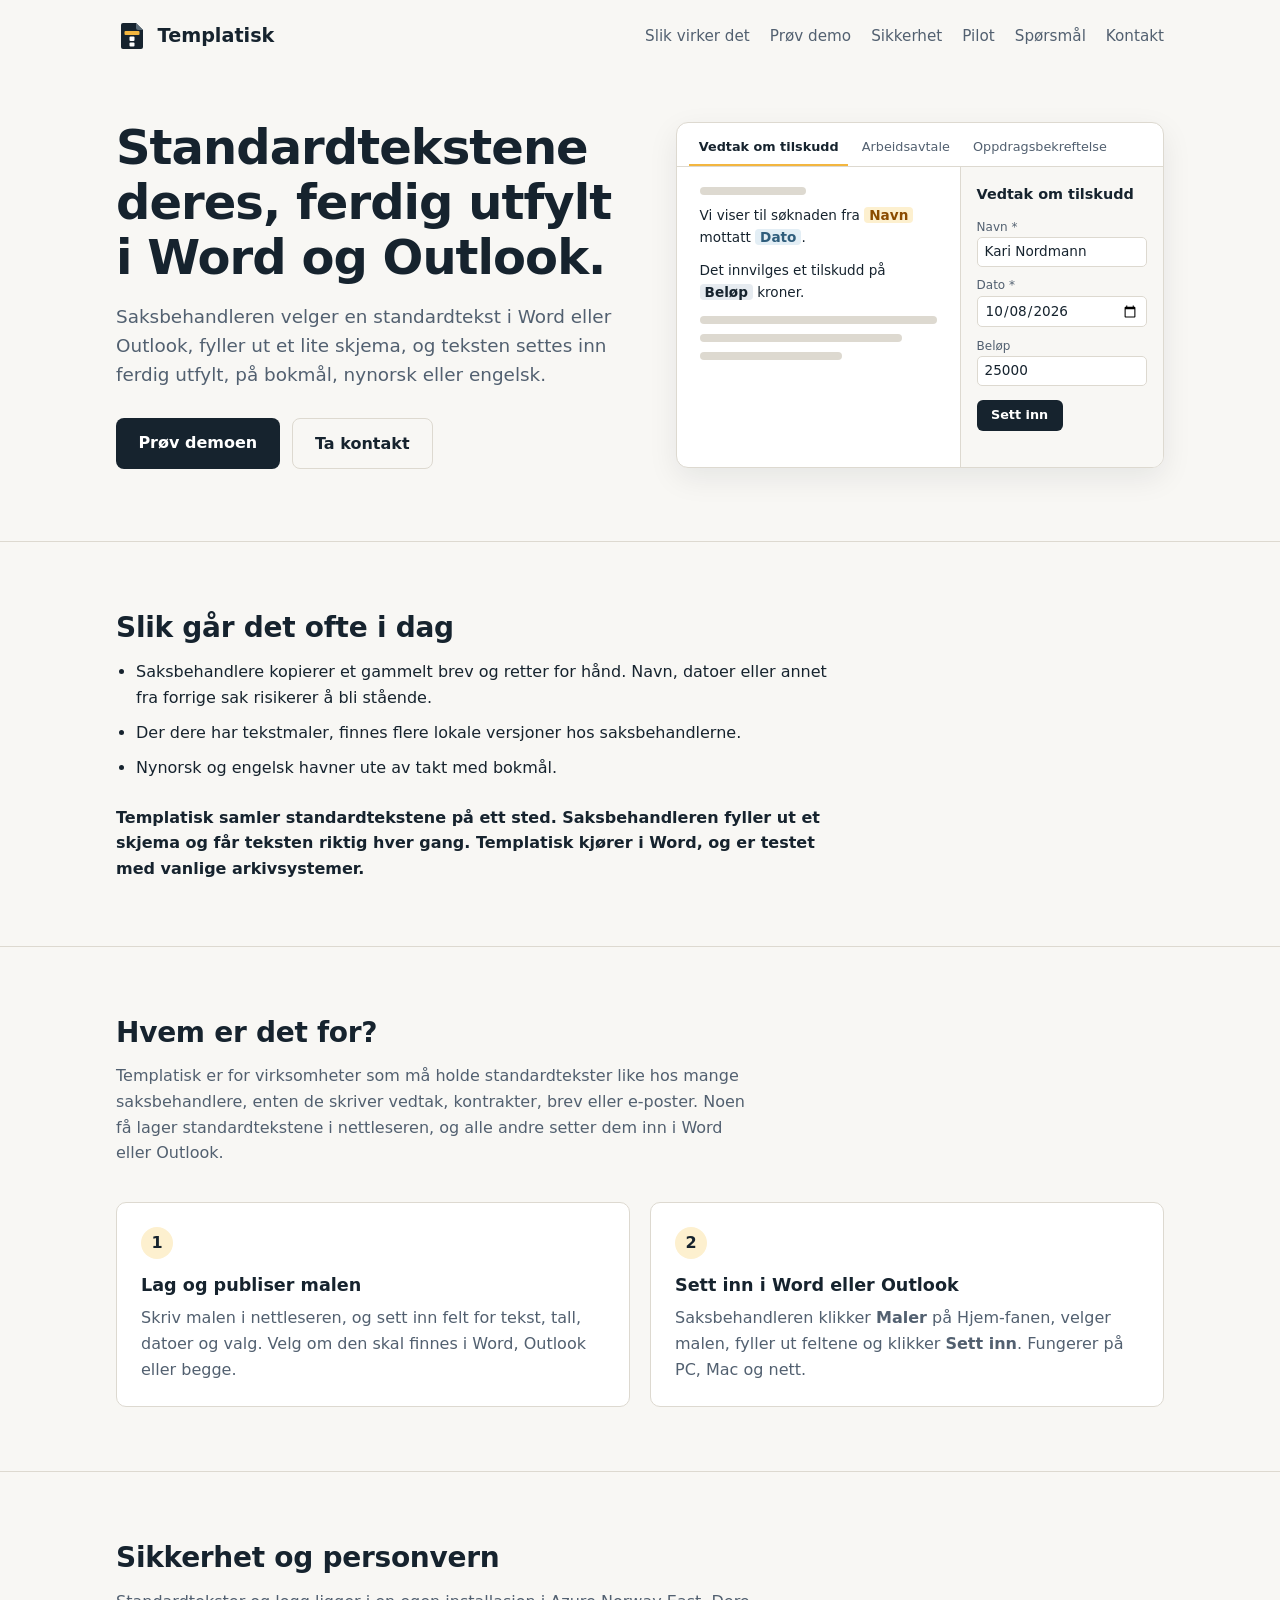
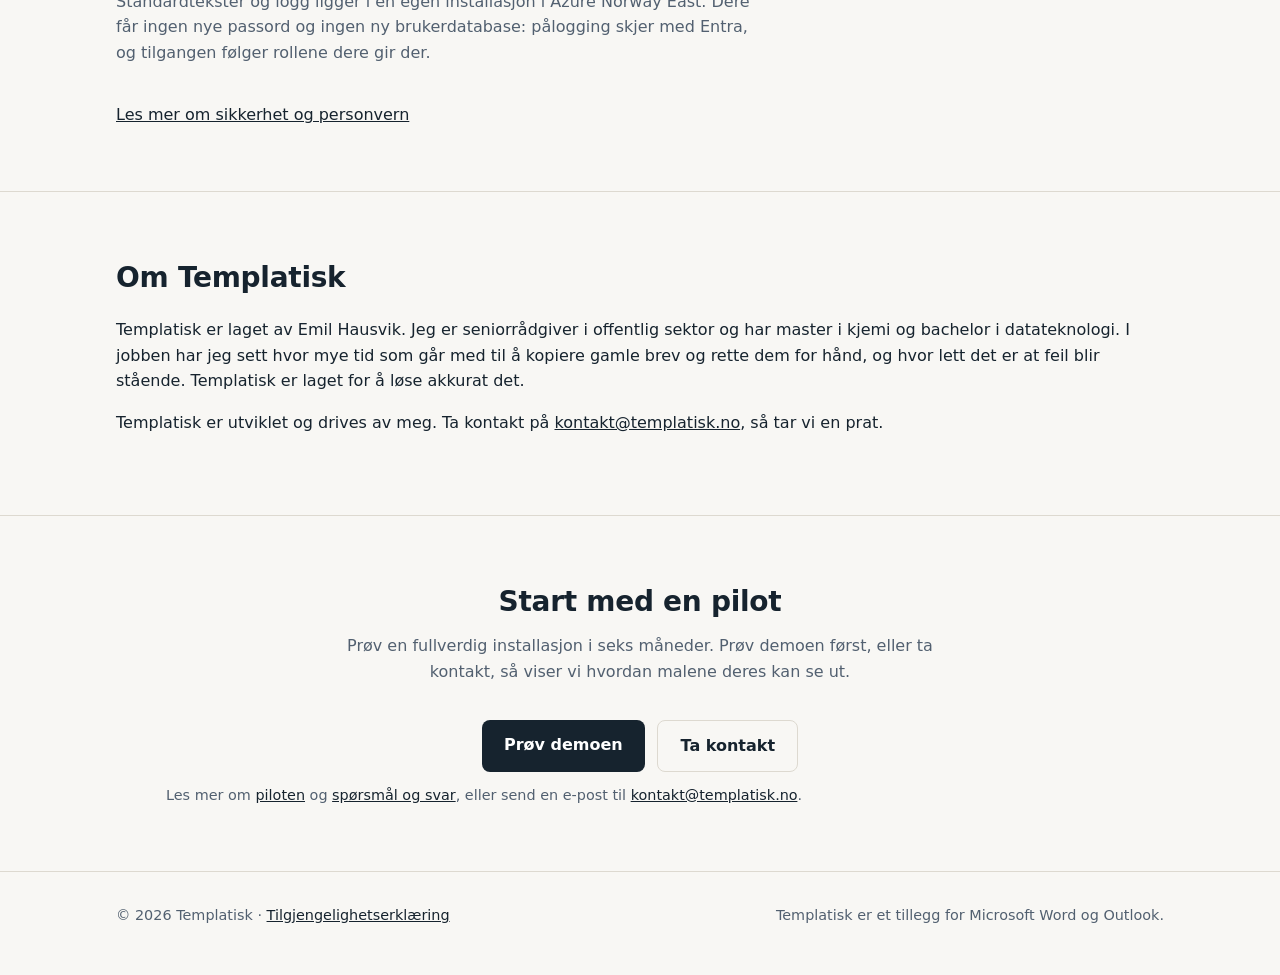
==== commit d62d4a1d: "Bytt «Avtal en prat» til «Ta kontakt», alltid til høyre for «Prøv demoen» Co-Authored-By: Claude Son" ====
--- a/index.html
+++ b/index.html
@@ -60,7 +60,7 @@
           <p class="lead">Saksbehandleren velger en standardtekst i Word eller Outlook, fyller ut et lite skjema, og teksten settes inn ferdig utfylt, på bokmål, nynorsk eller engelsk.</p>
           <div class="hero-actions">
             <a class="btn" href="demo/">Prøv demoen</a>
-            <a class="btn ghost" href="mailto:kontakt@templatisk.no?subject=Avtal%20en%20prat%20om%20Templatisk">Avtal en prat</a>
+            <a class="btn ghost" href="mailto:kontakt@templatisk.no?subject=Ta%20kontakt%20om%20Templatisk">Ta kontakt</a>
           </div>
         </div>
 
@@ -180,10 +180,10 @@
   <section class="block cta" id="kontakt">
     <div class="wrap">
       <h2>Start med en pilot</h2>
-      <p class="sub">Prøv en fullverdig installasjon i seks måneder. Prøv demoen først, eller avtal en prat, så viser vi hvordan malene deres kan se ut.</p>
+      <p class="sub">Prøv en fullverdig installasjon i seks måneder. Prøv demoen først, eller ta kontakt, så viser vi hvordan malene deres kan se ut.</p>
       <div class="hero-actions" style="justify-content:center">
-        <a class="btn" href="mailto:kontakt@templatisk.no?subject=Avtal%20en%20prat%20om%20Templatisk">Avtal en prat</a>
-        <a class="btn ghost" href="demo/">Prøv demoen</a>
+        <a class="btn" href="demo/">Prøv demoen</a>
+        <a class="btn ghost" href="mailto:kontakt@templatisk.no?subject=Ta%20kontakt%20om%20Templatisk">Ta kontakt</a>
       </div>
       <p class="price-note">Les mer om <a href="/pilot">piloten</a> og <a href="/sporsmal">spørsmål og svar</a>, eller send en e-post til <a href="mailto:kontakt@templatisk.no">kontakt@templatisk.no</a>.</p>
     </div>
